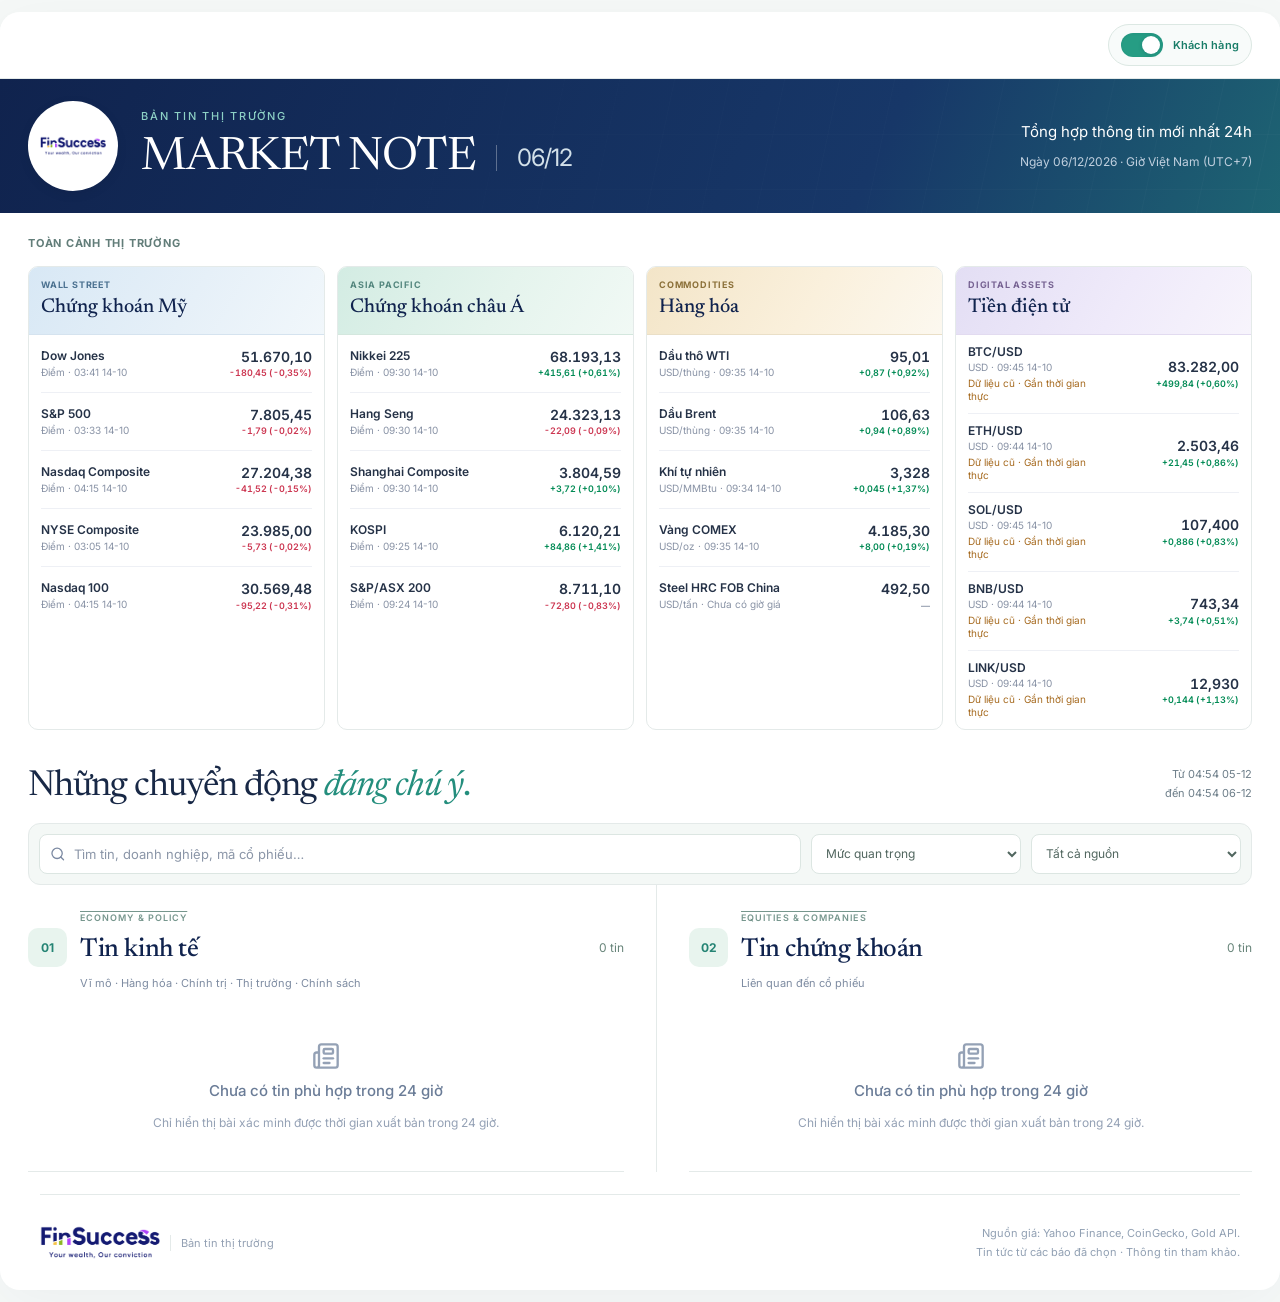
==== index.html @ 192cba31 "Publish trang Morning Note 14/10/2026 09:56" ====
<!doctype html>
<html lang="vi">
<head>
<meta charset="utf-8">
<meta name="viewport" content="width=device-width, initial-scale=1">

<title>FinSuccess | Bản tin dành cho khách hàng</title>
<meta name="description" content="Dashboard chỉ số thị trường và tin kinh tế, chứng khoán trong 24 giờ.">
<link rel="icon" href="favicon.svg">
  <script type="module" crossorigin src="./assets/index-DQnsBLTt.js"></script>
  <link rel="modulepreload" crossorigin href="./assets/globals-Dd0rTWQe.js">
  <link rel="stylesheet" crossorigin href="./assets/globals-CBZSgCTR.css">
</head>
<body class="antialiased">
<div id="root"></div>
</body>
</html>
---- assets/globals-CBZSgCTR.css ----
@import "https://fonts.googleapis.com/css2?family=Inter:wght@400;500;600;700&family=Newsreader:ital,wght@0,400;0,500;0,600;1,400;1,500&display=swap";@layer properties{@supports (((-webkit-hyphens:none)) and (not (margin-trim:inline))) or ((-moz-orient:inline) and (not (color:rgb(from red r g b)))){*,:before,:after,::backdrop{--tw-translate-x:0;--tw-translate-y:0;--tw-translate-z:0;--tw-rotate-x:initial;--tw-rotate-y:initial;--tw-rotate-z:initial;--tw-skew-x:initial;--tw-skew-y:initial;--tw-scroll-snap-strictness:proximity;--tw-border-style:solid;--tw-leading:initial;--tw-font-weight:initial;--tw-tracking:initial;--tw-ordinal:initial;--tw-slashed-zero:initial;--tw-numeric-figure:initial;--tw-numeric-spacing:initial;--tw-numeric-fraction:initial;--tw-shadow:0 0 #0000;--tw-shadow-color:initial;--tw-shadow-alpha:100%;--tw-inset-shadow:0 0 #0000;--tw-inset-shadow-color:initial;--tw-inset-shadow-alpha:100%;--tw-ring-color:initial;--tw-ring-shadow:0 0 #0000;--tw-inset-ring-color:initial;--tw-inset-ring-shadow:0 0 #0000;--tw-ring-inset:initial;--tw-ring-offset-width:0px;--tw-ring-offset-color:#fff;--tw-ring-offset-shadow:0 0 #0000;--tw-outline-style:solid;--tw-blur:initial;--tw-brightness:initial;--tw-contrast:initial;--tw-grayscale:initial;--tw-hue-rotate:initial;--tw-invert:initial;--tw-opacity:initial;--tw-saturate:initial;--tw-sepia:initial;--tw-drop-shadow:initial;--tw-drop-shadow-color:initial;--tw-drop-shadow-alpha:100%;--tw-drop-shadow-size:initial;--tw-duration:initial;--tw-ease:initial}}}@layer theme{:root,:host{--font-sans:ui-sans-serif, system-ui, sans-serif, "Apple Color Emoji", "Segoe UI Emoji", "Segoe UI Symbol", "Noto Color Emoji";--font-mono:ui-monospace, SFMono-Regular, Menlo, Monaco, Consolas, "Liberation Mono", "Courier New", monospace;--color-black:#000;--color-white:#fff;--spacing:.25rem;--container-xs:20rem;--container-sm:24rem;--container-lg:32rem;--text-xs:.75rem;--text-xs--line-height:calc(1 / .75);--text-sm:.875rem;--text-sm--line-height:calc(1.25 / .875);--text-base:1rem;--text-base--line-height:calc(1.5 / 1);--text-lg:1.125rem;--text-lg--line-height:calc(1.75 / 1.125);--font-weight-normal:400;--font-weight-medium:500;--font-weight-semibold:600;--tracking-tight:-.025em;--tracking-widest:.1em;--leading-tight:1.25;--leading-snug:1.375;--leading-normal:1.5;--leading-relaxed:1.625;--radius-xs:.125rem;--radius-sm:.25rem;--radius-md:.375rem;--radius-lg:.5rem;--radius-xl:.75rem;--ease-in-out:cubic-bezier(.4, 0, .2, 1);--animate-spin:spin 1s linear infinite;--animate-pulse:pulse 2s cubic-bezier(.4, 0, .6, 1) infinite;--aspect-video:16 / 9;--default-transition-duration:.15s;--default-transition-timing-function:cubic-bezier(.4, 0, .2, 1);--default-font-family:var(--font-sans);--default-mono-font-family:var(--font-mono)}}@layer base{*,:after,:before,::backdrop{box-sizing:border-box;border:0 solid;margin:0;padding:0}::file-selector-button{box-sizing:border-box;border:0 solid;margin:0;padding:0}html,:host{-webkit-text-size-adjust:100%;tab-size:4;line-height:1.5;font-family:var(--default-font-family,ui-sans-serif, system-ui, sans-serif, "Apple Color Emoji", "Segoe UI Emoji", "Segoe UI Symbol", "Noto Color Emoji");font-feature-settings:var(--default-font-feature-settings,normal);font-variation-settings:var(--default-font-variation-settings,normal);-webkit-tap-highlight-color:transparent}hr{height:0;color:inherit;border-top-width:1px}abbr:where([title]){-webkit-text-decoration:underline dotted;text-decoration:underline dotted}h1,h2,h3,h4,h5,h6{font-size:inherit;font-weight:inherit}a{color:inherit;-webkit-text-decoration:inherit;-webkit-text-decoration:inherit;-webkit-text-decoration:inherit;-webkit-text-decoration:inherit;text-decoration:inherit}b,strong{font-weight:bolder}code,kbd,samp,pre{font-family:var(--default-mono-font-family,ui-monospace, SFMono-Regular, Menlo, Monaco, Consolas, "Liberation Mono", "Courier New", monospace);font-feature-settings:var(--default-mono-font-feature-settings,normal);font-variation-settings:var(--default-mono-font-variation-settings,normal);font-size:1em}small{font-size:80%}sub,sup{vertical-align:baseline;font-size:75%;line-height:0;position:relative}sub{bottom:-.25em}sup{top:-.5em}table{text-indent:0;border-color:inherit;border-collapse:collapse}:-moz-focusring{outline:auto}progress{vertical-align:baseline}summary{display:list-item}ol,ul,menu{list-style:none}img,svg,video,canvas,audio,iframe,embed,object{vertical-align:middle;display:block}img,video{max-width:100%;height:auto}button,input,select,optgroup,textarea{font:inherit;font-feature-settings:inherit;font-variation-settings:inherit;letter-spacing:inherit;color:inherit;opacity:1;background-color:#0000;border-radius:0}::file-selector-button{font:inherit;font-feature-settings:inherit;font-variation-settings:inherit;letter-spacing:inherit;color:inherit;opacity:1;background-color:#0000;border-radius:0}:where(select:is([multiple],[size])) optgroup{font-weight:bolder}:where(select:is([multiple],[size])) optgroup option{padding-inline-start:20px}::file-selector-button{margin-inline-end:4px}::placeholder{opacity:1}@supports (not ((-webkit-appearance:-apple-pay-button))) or (contain-intrinsic-size:1px){::placeholder{color:currentColor}@supports (color:color-mix(in lab, red, red)){::placeholder{color:color-mix(in oklab, currentcolor 50%, transparent)}}}textarea{resize:vertical}::-webkit-search-decoration{-webkit-appearance:none}::-webkit-date-and-time-value{min-height:1lh;text-align:inherit}::-webkit-datetime-edit{display:inline-flex}::-webkit-datetime-edit-fields-wrapper{padding:0}::-webkit-datetime-edit{padding-block:0}::-webkit-datetime-edit-year-field{padding-block:0}::-webkit-datetime-edit-month-field{padding-block:0}::-webkit-datetime-edit-day-field{padding-block:0}::-webkit-datetime-edit-hour-field{padding-block:0}::-webkit-datetime-edit-minute-field{padding-block:0}::-webkit-datetime-edit-second-field{padding-block:0}::-webkit-datetime-edit-millisecond-field{padding-block:0}::-webkit-datetime-edit-meridiem-field{padding-block:0}::-webkit-calendar-picker-indicator{line-height:1}:-moz-ui-invalid{box-shadow:none}button,input:where([type=button],[type=reset],[type=submit]){appearance:button}::file-selector-button{appearance:button}::-webkit-inner-spin-button{height:auto}::-webkit-outer-spin-button{height:auto}[hidden]:where(:not([hidden=until-found])){display:none!important}}@layer components;@layer utilities{.\@container{container-type:inline-size}.pointer-events-none{pointer-events:none}.invisible{visibility:hidden}.visible{visibility:visible}.sr-only{clip-path:inset(50%);white-space:nowrap;border-width:0;width:1px;height:1px;margin:-1px;padding:0;position:absolute;overflow:hidden}.absolute{position:absolute}.fixed{position:fixed}.relative{position:relative}.inset-0{inset:calc(var(--spacing) * 0)}.inset-x-0{inset-inline:calc(var(--spacing) * 0)}.inset-y-0{inset-block:calc(var(--spacing) * 0)}.inset-s-1{inset-inline-start:calc(var(--spacing) * 1)}.start{inset-inline-start:var(--spacing)}.end{inset-inline-end:var(--spacing)}.-top-12{top:calc(var(--spacing) * -12)}.top-0{top:calc(var(--spacing) * 0)}.top-1{top:calc(var(--spacing) * 1)}.top-3{top:calc(var(--spacing) * 3)}.top-4{top:calc(var(--spacing) * 4)}.top-full{top:100%}.-right-12{right:calc(var(--spacing) * -12)}.right-0{right:calc(var(--spacing) * 0)}.right-1{right:calc(var(--spacing) * 1)}.right-2{right:calc(var(--spacing) * 2)}.right-3{right:calc(var(--spacing) * 3)}.right-4{right:calc(var(--spacing) * 4)}.-bottom-12{bottom:calc(var(--spacing) * -12)}.bottom-0{bottom:calc(var(--spacing) * 0)}.-left-12{left:calc(var(--spacing) * -12)}.left-0{left:calc(var(--spacing) * 0)}.left-1{left:calc(var(--spacing) * 1)}.left-2{left:calc(var(--spacing) * 2)}.left-3{left:calc(var(--spacing) * 3)}.isolate{isolation:isolate}.z-10{z-index:10}.z-20{z-index:20}.z-50{z-index:50}.order-first{order:-9999}.order-last{order:9999}.col-start-2{grid-column-start:2}.row-span-2{grid-row:span 2/span 2}.row-start-1{grid-row-start:1}.m-0{margin:calc(var(--spacing) * 0)}.-mx-1{margin-inline:calc(var(--spacing) * -1)}.mx-2{margin-inline:calc(var(--spacing) * 2)}.mx-3{margin-inline:calc(var(--spacing) * 3)}.mx-auto{margin-inline:auto}.-my-2{margin-block:calc(var(--spacing) * -2)}.my-0{margin-block:calc(var(--spacing) * 0)}.my-1{margin-block:calc(var(--spacing) * 1)}.-mt-4{margin-top:calc(var(--spacing) * -4)}.mt-0{margin-top:calc(var(--spacing) * 0)}.mt-1{margin-top:calc(var(--spacing) * 1)}.mt-2{margin-top:calc(var(--spacing) * 2)}.mt-4{margin-top:calc(var(--spacing) * 4)}.mt-auto{margin-top:auto}.mb-2{margin-bottom:calc(var(--spacing) * 2)}.mb-3{margin-bottom:calc(var(--spacing) * 3)}.-ml-1{margin-left:calc(var(--spacing) * -1)}.-ml-4{margin-left:calc(var(--spacing) * -4)}.ml-1{margin-left:calc(var(--spacing) * 1)}.ml-4{margin-left:calc(var(--spacing) * 4)}.ml-auto{margin-left:auto}.line-clamp-1{-webkit-line-clamp:1;-webkit-box-orient:vertical;display:-webkit-box;overflow:hidden}.line-clamp-2{-webkit-line-clamp:2;-webkit-box-orient:vertical;display:-webkit-box;overflow:hidden}.block{display:block}.contents{display:contents}.flex{display:flex}.grid{display:grid}.hidden{display:none}.hidden\!{display:none!important}.inline-flex{display:inline-flex}.table{display:table}.table-caption{display:table-caption}.table-cell{display:table-cell}.table-row{display:table-row}.field-sizing-content{field-sizing:content}.aspect-square{aspect-ratio:1}.aspect-video{aspect-ratio:var(--aspect-video)}.size-2{width:calc(var(--spacing) * 2);height:calc(var(--spacing) * 2)}.size-3{width:calc(var(--spacing) * 3);height:calc(var(--spacing) * 3)}.size-4{width:calc(var(--spacing) * 4);height:calc(var(--spacing) * 4)}.size-6{width:calc(var(--spacing) * 6);height:calc(var(--spacing) * 6)}.size-7{width:calc(var(--spacing) * 7);height:calc(var(--spacing) * 7)}.size-8{width:calc(var(--spacing) * 8);height:calc(var(--spacing) * 8)}.size-9{width:calc(var(--spacing) * 9);height:calc(var(--spacing) * 9)}.size-10{width:calc(var(--spacing) * 10);height:calc(var(--spacing) * 10)}.size-16{width:calc(var(--spacing) * 16);height:calc(var(--spacing) * 16)}.size-auto{width:auto;height:auto}.size-full{width:100%;height:100%}.h-1{height:calc(var(--spacing) * 1)}.h-2{height:calc(var(--spacing) * 2)}.h-4{height:calc(var(--spacing) * 4)}.h-5{height:calc(var(--spacing) * 5)}.h-6{height:calc(var(--spacing) * 6)}.h-7{height:calc(var(--spacing) * 7)}.h-8{height:calc(var(--spacing) * 8)}.h-9{height:calc(var(--spacing) * 9)}.h-10{height:calc(var(--spacing) * 10)}.h-12{height:calc(var(--spacing) * 12)}.h-auto{height:auto}.h-full{height:100%}.h-max{height:max-content}.h-px{height:1px}.h-svh{height:100svh}.max-h-96{max-height:calc(var(--spacing) * 96)}.min-h-0{min-height:calc(var(--spacing) * 0)}.min-h-4{min-height:calc(var(--spacing) * 4)}.min-h-9{min-height:calc(var(--spacing) * 9)}.min-h-16{min-height:calc(var(--spacing) * 16)}.min-h-full{min-height:100%}.min-h-svh{min-height:100svh}.w-0{width:calc(var(--spacing) * 0)}.w-1{width:calc(var(--spacing) * 1)}.w-2{width:calc(var(--spacing) * 2)}.w-3{width:calc(var(--spacing) * 3)}.w-4{width:calc(var(--spacing) * 4)}.w-5{width:calc(var(--spacing) * 5)}.w-9{width:calc(var(--spacing) * 9)}.w-10{width:calc(var(--spacing) * 10)}.w-24{width:calc(var(--spacing) * 24)}.w-64{width:calc(var(--spacing) * 64)}.w-72{width:calc(var(--spacing) * 72)}.w-auto{width:auto}.w-fit{width:fit-content}.w-full{width:100%}.w-max{width:max-content}.w-px{width:1px}.max-w-full{max-width:100%}.max-w-max{max-width:max-content}.max-w-sm{max-width:var(--container-sm)}.min-w-0{min-width:calc(var(--spacing) * 0)}.min-w-5{min-width:calc(var(--spacing) * 5)}.min-w-8{min-width:calc(var(--spacing) * 8)}.min-w-9{min-width:calc(var(--spacing) * 9)}.min-w-10{min-width:calc(var(--spacing) * 10)}.min-w-16{min-width:calc(var(--spacing) * 16)}.min-w-40{min-width:calc(var(--spacing) * 40)}.flex-1{flex:1}.shrink-0{flex-shrink:0}.grow{flex-grow:1}.grow-0{flex-grow:0}.basis-full{flex-basis:100%}.caption-bottom{caption-side:bottom}.border-collapse{border-collapse:collapse}.-translate-x-1{--tw-translate-x:calc(var(--spacing) * -1);translate:var(--tw-translate-x) var(--tw-translate-y)}.-translate-x-px{--tw-translate-x:-1px;translate:var(--tw-translate-x) var(--tw-translate-y)}.translate-x-px{--tw-translate-x:1px;translate:var(--tw-translate-x) var(--tw-translate-y)}.-translate-y-1{--tw-translate-y:calc(var(--spacing) * -1);translate:var(--tw-translate-x) var(--tw-translate-y)}.-translate-y-3{--tw-translate-y:calc(var(--spacing) * -3);translate:var(--tw-translate-x) var(--tw-translate-y)}.translate-y-0{--tw-translate-y:calc(var(--spacing) * 0);translate:var(--tw-translate-x) var(--tw-translate-y)}.translate-y-3{--tw-translate-y:calc(var(--spacing) * 3);translate:var(--tw-translate-x) var(--tw-translate-y)}.rotate-45{rotate:45deg}.rotate-90{rotate:90deg}.transform{transform:var(--tw-rotate-x,) var(--tw-rotate-y,) var(--tw-rotate-z,) var(--tw-skew-x,) var(--tw-skew-y,)}.animate-pulse{animation:var(--animate-pulse)}.animate-spin{animation:var(--animate-spin)}.cursor-default{cursor:default}.cursor-text{cursor:text}.touch-none{touch-action:none}.resize{resize:both}.resize-none{resize:none}.snap-x{scroll-snap-type:x var(--tw-scroll-snap-strictness)}.snap-mandatory{--tw-scroll-snap-strictness:mandatory}.scroll-my-1{scroll-margin-block:calc(var(--spacing) * 1)}.scroll-px-1{scroll-padding-inline:calc(var(--spacing) * 1)}.scroll-py-1{scroll-padding-block:calc(var(--spacing) * 1)}.list-disc{list-style-type:disc}.list-none{list-style-type:none}.appearance-none{appearance:none}.auto-rows-min{grid-auto-rows:min-content}.flex-col{flex-direction:column}.flex-col-reverse{flex-direction:column-reverse}.flex-row{flex-direction:row}.flex-wrap{flex-wrap:wrap}.place-content-center{place-content:center}.place-items-center{place-items:center}.items-center{align-items:center}.items-end{align-items:flex-end}.items-start{align-items:flex-start}.items-stretch{align-items:stretch}.justify-between{justify-content:space-between}.justify-center{justify-content:center}.justify-start{justify-content:flex-start}.justify-items-start{justify-items:start}.gap-0{gap:calc(var(--spacing) * 0)}.gap-1{gap:calc(var(--spacing) * 1)}.gap-2{gap:calc(var(--spacing) * 2)}.gap-3{gap:calc(var(--spacing) * 3)}.gap-4{gap:calc(var(--spacing) * 4)}.gap-6{gap:calc(var(--spacing) * 6)}.gap-7{gap:calc(var(--spacing) * 7)}.gap-8{gap:calc(var(--spacing) * 8)}.gap-y-0{row-gap:calc(var(--spacing) * 0)}.self-end{align-self:flex-end}.self-start{align-self:flex-start}.self-stretch{align-self:stretch}.justify-self-end{justify-self:flex-end}.truncate{text-overflow:ellipsis;white-space:nowrap;overflow:hidden}.overflow-auto{overflow:auto}.overflow-hidden{overflow:hidden}.overflow-x-auto{overflow-x:auto}.overflow-x-hidden{overflow-x:hidden}.overflow-y-auto{overflow-y:auto}.overscroll-contain{overscroll-behavior:contain}.overscroll-x-contain{overscroll-behavior-x:contain}.rounded-full{border-radius:3.40282e38px}.rounded-lg{border-radius:var(--radius-lg)}.rounded-md{border-radius:var(--radius-md)}.rounded-none{border-radius:0}.rounded-sm{border-radius:var(--radius-sm)}.rounded-xl{border-radius:var(--radius-xl)}.rounded-xs{border-radius:var(--radius-xs)}.rounded-l-md{border-top-left-radius:var(--radius-md);border-bottom-left-radius:var(--radius-md)}.rounded-tl-sm{border-top-left-radius:var(--radius-sm)}.rounded-r-md{border-top-right-radius:var(--radius-md);border-bottom-right-radius:var(--radius-md)}.border{border-style:var(--tw-border-style);border-width:1px}.border-0{border-style:var(--tw-border-style);border-width:0}.border-y{border-block-style:var(--tw-border-style);border-block-width:1px}.border-t{border-top-style:var(--tw-border-style);border-top-width:1px}.border-r{border-right-style:var(--tw-border-style);border-right-width:1px}.border-b{border-bottom-style:var(--tw-border-style);border-bottom-width:1px}.border-l{border-left-style:var(--tw-border-style);border-left-width:1px}.border-dashed{--tw-border-style:dashed;border-style:dashed}.border-none{--tw-border-style:none;border-style:none}.border-transparent{border-color:#0000}.border-t-transparent{border-top-color:#0000}.border-l-transparent{border-left-color:#0000}.bg-black{background-color:var(--color-black)}.bg-transparent{background-color:#0000}.bg-white{background-color:var(--color-white)}.bg-clip-padding{background-clip:padding-box}.fill-current{fill:currentColor}.p-0{padding:calc(var(--spacing) * 0)}.p-1{padding:calc(var(--spacing) * 1)}.p-2{padding:calc(var(--spacing) * 2)}.p-3{padding:calc(var(--spacing) * 3)}.p-4{padding:calc(var(--spacing) * 4)}.p-6{padding:calc(var(--spacing) * 6)}.p-px{padding:1px}.px-1{padding-inline:calc(var(--spacing) * 1)}.px-2{padding-inline:calc(var(--spacing) * 2)}.px-3{padding-inline:calc(var(--spacing) * 3)}.px-4{padding-inline:calc(var(--spacing) * 4)}.px-6{padding-inline:calc(var(--spacing) * 6)}.py-0{padding-block:calc(var(--spacing) * 0)}.py-1{padding-block:calc(var(--spacing) * 1)}.py-2{padding-block:calc(var(--spacing) * 2)}.py-3{padding-block:calc(var(--spacing) * 3)}.py-4{padding-block:calc(var(--spacing) * 4)}.py-6{padding-block:calc(var(--spacing) * 6)}.pt-0{padding-top:calc(var(--spacing) * 0)}.pt-3{padding-top:calc(var(--spacing) * 3)}.pt-4{padding-top:calc(var(--spacing) * 4)}.pr-1{padding-right:calc(var(--spacing) * 1)}.pr-2{padding-right:calc(var(--spacing) * 2)}.pr-3{padding-right:calc(var(--spacing) * 3)}.pr-8{padding-right:calc(var(--spacing) * 8)}.pr-9{padding-right:calc(var(--spacing) * 9)}.pb-2{padding-bottom:calc(var(--spacing) * 2)}.pb-3{padding-bottom:calc(var(--spacing) * 3)}.pb-4{padding-bottom:calc(var(--spacing) * 4)}.pl-2{padding-left:calc(var(--spacing) * 2)}.pl-3{padding-left:calc(var(--spacing) * 3)}.pl-4{padding-left:calc(var(--spacing) * 4)}.pl-8{padding-left:calc(var(--spacing) * 8)}.text-center{text-align:center}.text-left{text-align:left}.align-middle{vertical-align:middle}.font-mono{font-family:var(--font-mono)}.font-sans{font-family:var(--font-sans)}.text-base{font-size:var(--text-base);line-height:var(--tw-leading,var(--text-base--line-height))}.text-lg{font-size:var(--text-lg);line-height:var(--tw-leading,var(--text-lg--line-height))}.text-sm{font-size:var(--text-sm);line-height:var(--tw-leading,var(--text-sm--line-height))}.text-xs{font-size:var(--text-xs);line-height:var(--tw-leading,var(--text-xs--line-height))}.leading-none{--tw-leading:1;line-height:1}.leading-normal{--tw-leading:var(--leading-normal);line-height:var(--leading-normal)}.leading-relaxed{--tw-leading:var(--leading-relaxed);line-height:var(--leading-relaxed)}.leading-snug{--tw-leading:var(--leading-snug);line-height:var(--leading-snug)}.leading-tight{--tw-leading:var(--leading-tight);line-height:var(--leading-tight)}.font-medium{--tw-font-weight:var(--font-weight-medium);font-weight:var(--font-weight-medium)}.font-normal{--tw-font-weight:var(--font-weight-normal);font-weight:var(--font-weight-normal)}.font-semibold{--tw-font-weight:var(--font-weight-semibold);font-weight:var(--font-weight-semibold)}.tracking-tight{--tw-tracking:var(--tracking-tight);letter-spacing:var(--tracking-tight)}.tracking-widest{--tw-tracking:var(--tracking-widest);letter-spacing:var(--tracking-widest)}.text-balance{text-wrap:balance}.wrap-break-word{overflow-wrap:break-word}.whitespace-normal{white-space:normal}.whitespace-nowrap{white-space:nowrap}.text-current{color:currentColor}.text-white{color:var(--color-white)}.tabular-nums{--tw-numeric-spacing:tabular-nums;font-variant-numeric:var(--tw-ordinal,) var(--tw-slashed-zero,) var(--tw-numeric-figure,) var(--tw-numeric-spacing,) var(--tw-numeric-fraction,)}.overline{text-decoration-line:overline}.underline-offset-4{text-underline-offset:4px}.antialiased{-webkit-font-smoothing:antialiased;-moz-osx-font-smoothing:grayscale}.opacity-0{opacity:0}.opacity-50{opacity:.5}.opacity-60{opacity:.6}.opacity-70{opacity:.7}.shadow{--tw-shadow:0 1px 3px 0 var(--tw-shadow-color,#0000001a), 0 1px 2px -1px var(--tw-shadow-color,#0000001a);box-shadow:var(--tw-inset-shadow), var(--tw-inset-ring-shadow), var(--tw-ring-offset-shadow), var(--tw-ring-shadow), var(--tw-shadow)}.shadow-lg{--tw-shadow:0 10px 15px -3px var(--tw-shadow-color,#0000001a), 0 4px 6px -4px var(--tw-shadow-color,#0000001a);box-shadow:var(--tw-inset-shadow), var(--tw-inset-ring-shadow), var(--tw-ring-offset-shadow), var(--tw-ring-shadow), var(--tw-shadow)}.shadow-md{--tw-shadow:0 4px 6px -1px var(--tw-shadow-color,#0000001a), 0 2px 4px -2px var(--tw-shadow-color,#0000001a);box-shadow:var(--tw-inset-shadow), var(--tw-inset-ring-shadow), var(--tw-ring-offset-shadow), var(--tw-ring-shadow), var(--tw-shadow)}.shadow-none{--tw-shadow:0 0 #0000;box-shadow:var(--tw-inset-shadow), var(--tw-inset-ring-shadow), var(--tw-ring-offset-shadow), var(--tw-ring-shadow), var(--tw-shadow)}.shadow-sm{--tw-shadow:0 1px 3px 0 var(--tw-shadow-color,#0000001a), 0 1px 2px -1px var(--tw-shadow-color,#0000001a);box-shadow:var(--tw-inset-shadow), var(--tw-inset-ring-shadow), var(--tw-ring-offset-shadow), var(--tw-ring-shadow), var(--tw-shadow)}.shadow-xl{--tw-shadow:0 20px 25px -5px var(--tw-shadow-color,#0000001a), 0 8px 10px -6px var(--tw-shadow-color,#0000001a);box-shadow:var(--tw-inset-shadow), var(--tw-inset-ring-shadow), var(--tw-ring-offset-shadow), var(--tw-ring-shadow), var(--tw-shadow)}.shadow-xs{--tw-shadow:0 1px 2px 0 var(--tw-shadow-color,#0000000d);box-shadow:var(--tw-inset-shadow), var(--tw-inset-ring-shadow), var(--tw-ring-offset-shadow), var(--tw-ring-shadow), var(--tw-shadow)}.ring-0{--tw-ring-shadow:var(--tw-ring-inset,) 0 0 0 calc(0px + var(--tw-ring-offset-width)) var(--tw-ring-color,currentcolor);box-shadow:var(--tw-inset-shadow), var(--tw-inset-ring-shadow), var(--tw-ring-offset-shadow), var(--tw-ring-shadow), var(--tw-shadow)}.ring-1{--tw-ring-shadow:var(--tw-ring-inset,) 0 0 0 calc(1px + var(--tw-ring-offset-width)) var(--tw-ring-color,currentcolor);box-shadow:var(--tw-inset-shadow), var(--tw-inset-ring-shadow), var(--tw-ring-offset-shadow), var(--tw-ring-shadow), var(--tw-shadow)}.ring-2{--tw-ring-shadow:var(--tw-ring-inset,) 0 0 0 calc(2px + var(--tw-ring-offset-width)) var(--tw-ring-color,currentcolor);box-shadow:var(--tw-inset-shadow), var(--tw-inset-ring-shadow), var(--tw-ring-offset-shadow), var(--tw-ring-shadow), var(--tw-shadow)}.ring-3{--tw-ring-shadow:var(--tw-ring-inset,) 0 0 0 calc(3px + var(--tw-ring-offset-width)) var(--tw-ring-color,currentcolor);box-shadow:var(--tw-inset-shadow), var(--tw-inset-ring-shadow), var(--tw-ring-offset-shadow), var(--tw-ring-shadow), var(--tw-shadow)}.outline-hidden{--tw-outline-style:none;outline-style:none}@media (forced-colors:active){.outline-hidden{outline-offset:2px;outline:2px solid #0000}}.outline{outline-style:var(--tw-outline-style);outline-width:1px}.blur{--tw-blur:blur(8px);filter:var(--tw-blur,) var(--tw-brightness,) var(--tw-contrast,) var(--tw-grayscale,) var(--tw-hue-rotate,) var(--tw-invert,) var(--tw-saturate,) var(--tw-sepia,) var(--tw-drop-shadow,)}.transition{transition-property:color,background-color,border-color,outline-color,text-decoration-color,fill,stroke,--tw-gradient-from,--tw-gradient-via,--tw-gradient-to,opacity,box-shadow,transform,translate,scale,rotate,filter,-webkit-backdrop-filter,backdrop-filter,display,content-visibility,overlay,pointer-events;transition-timing-function:var(--tw-ease,var(--default-transition-timing-function));transition-duration:var(--tw-duration,var(--default-transition-duration))}.transition-all{transition-property:all;transition-timing-function:var(--tw-ease,var(--default-transition-timing-function));transition-duration:var(--tw-duration,var(--default-transition-duration))}.transition-colors{transition-property:color,background-color,border-color,outline-color,text-decoration-color,fill,stroke,--tw-gradient-from,--tw-gradient-via,--tw-gradient-to;transition-timing-function:var(--tw-ease,var(--default-transition-timing-function));transition-duration:var(--tw-duration,var(--default-transition-duration))}.transition-opacity{transition-property:opacity;transition-timing-function:var(--tw-ease,var(--default-transition-timing-function));transition-duration:var(--tw-duration,var(--default-transition-duration))}.transition-shadow{transition-property:box-shadow;transition-timing-function:var(--tw-ease,var(--default-transition-timing-function));transition-duration:var(--tw-duration,var(--default-transition-duration))}.transition-transform{transition-property:transform,translate,scale,rotate;transition-timing-function:var(--tw-ease,var(--default-transition-timing-function));transition-duration:var(--tw-duration,var(--default-transition-duration))}.transition-none{transition-property:none}.duration-100{--tw-duration:.1s;transition-duration:.1s}.duration-200{--tw-duration:.2s;transition-duration:.2s}.duration-300{--tw-duration:.3s;transition-duration:.3s}.duration-1000{--tw-duration:1s;transition-duration:1s}.ease-in-out{--tw-ease:var(--ease-in-out);transition-timing-function:var(--ease-in-out)}.ease-linear{--tw-ease:linear;transition-timing-function:linear}.contain-content{contain:content}.outline-none{--tw-outline-style:none;outline-style:none}.select-none{-webkit-user-select:none;user-select:none}}:root{--navy:#102b5c;--blue:#265ee9;--ink:#17263f;--muted:#79849a;--line:#e4e9f1;--positive:#008a54;--negative:#cc3550;color:var(--ink);background:#f3f5f9;font-family:Arial,Helvetica,sans-serif}*{box-sizing:border-box}body{margin:0}button,input,select{font:inherit}button,a,input,select{-webkit-tap-highlight-color:transparent}button{cursor:pointer}button:disabled{cursor:wait;opacity:.55}a{color:inherit;text-decoration:none}button{color:inherit;background:0 0;border:0}input,select{outline:none}input:focus,select:focus,button:focus-visible,a:focus-visible{outline-offset:3px;outline:2px solid #709bff}input[type=checkbox]{accent-color:var(--blue);flex-shrink:0;width:17px;height:17px}h1,h2,h3,p{margin:0}.site-shell{background:#fff;border:1px solid #e7ebf2;max-width:1440px;min-height:100vh;margin:26px auto;box-shadow:0 15px 60px #1524420b}.masthead{color:#fff;background:linear-gradient(105deg,#132f61,#0c2249);justify-content:space-between;align-items:center;gap:20px;min-height:142px;padding:34px 40px;display:flex;position:relative;overflow:hidden}.masthead-grid{pointer-events:none;background-image:linear-gradient(#b9d0ff07 1px,#0000 1px),linear-gradient(90deg,#b9d0ff07 1px,#0000 1px);background-size:35px 35px;position:absolute;inset:0;transform:skew(-12deg);-webkit-mask-image:linear-gradient(90deg,#0000,#000);mask-image:linear-gradient(90deg,#0000,#000)}.brand{align-items:center;gap:23px;display:flex;position:relative}.brand-mark{letter-spacing:-1px;border:1px solid #ffffff6b;border-radius:50%;place-items:center;width:67px;height:67px;font-size:22px;font-weight:700;display:grid}.brand p{letter-spacing:.19em;color:#aebfdc;margin-bottom:8px;font-size:12px;font-weight:700}.brand h1{letter-spacing:-1.5px;align-items:center;gap:20px;font-size:43px;font-weight:750;line-height:1.1;display:flex}.edition-date{letter-spacing:-1px;color:#b8cae6;border-left:1px solid #ffffff50;padding-left:20px;font-size:28px;font-weight:400}.edition-meta{text-align:right;color:#aebfdc;flex-direction:column;gap:9px;font-size:12px;display:flex;position:relative}.edition-meta strong{color:#fff;font-size:16px;font-weight:400}.edition-label{letter-spacing:.13em;font-size:11px}.toolbar{border-bottom:1px solid var(--line);justify-content:space-between;align-items:center;gap:15px;padding:16px 40px;font-size:13px;display:flex}.toolbar-info,.toolbar-actions{align-items:center;gap:18px;display:flex}.window-badge{color:#2254ba;background:#edf3ff;border-radius:5px;align-items:center;gap:7px;padding:7px 10px;font-weight:700;display:flex}.sync-label{color:#6c7890}.icon-button{white-space:nowrap;border-radius:5px;justify-content:center;align-items:center;gap:7px;padding:6px;font-size:13px;display:inline-flex}.divider{background:var(--line);width:1px;height:19px}.summary-strip{border-bottom:1px solid var(--line);color:#7a8597;align-items:center;gap:30px;margin:0 40px;padding:19px 0 21px;font-size:13px;display:flex}.summary-strip>div,.summary-strip>button{align-items:center;gap:7px;display:flex}.summary-strip strong{color:var(--ink);font-size:15px}.truth-label{margin-left:auto;font-size:12px}.content-grid{grid-template-columns:minmax(300px,.36fr) minmax(0,.64fr);gap:38px;padding:25px 40px 40px;display:grid}.column-label{letter-spacing:.08em;color:#8b96a9;justify-content:space-between;margin-bottom:22px;font-size:10px;font-weight:700;display:flex}.column-label span:last-child{letter-spacing:0;font-weight:400}.market-section{margin-bottom:29px;scroll-margin-top:20px}.market-heading{border-top:2px solid var(--navy);text-align:center;background:#f3f6fb;padding:13px 14px 12px}.market-heading>span{letter-spacing:.16em;color:#7b8cab;margin-bottom:4px;font-size:10px;font-weight:700;display:block}.market-heading h2{color:var(--navy);font-size:19px;font-weight:750}.quote-row{border-bottom:1px solid #eef0f5;grid-template-columns:minmax(0,1fr) auto;align-items:start;gap:9px;min-height:87px;padding:13px 2px 12px;display:grid}.quote-name strong{font-size:15px;font-weight:650;line-height:1.35;display:block}.quote-meta{color:#8892a5;gap:5px;margin-top:5px;font-size:11px;display:flex}.quote-status{color:#72839d;margin-top:5px;font-size:10px;display:block}.quote-status.warning{color:#a66a1f}.quote-value{text-align:right;font-variant-numeric:tabular-nums;min-width:126px}.quote-value>strong{font-size:17px;font-weight:650;line-height:1.2;display:block}.quote-value>span{margin-top:5px;font-size:12px;font-weight:600;display:block}.quote-provider{color:#8b95a6;margin-top:6px;font-size:10px;display:block}.quote-provider:hover{color:var(--blue)}.positive{color:var(--positive)}.negative{color:var(--negative)}.neutral{color:#8892a5}.market-footnote{color:#8090a5;align-items:start;gap:9px;padding:12px 0;font-size:12px;line-height:1.6;display:flex}.market-footnote svg{flex-shrink:0;margin-top:3px}.news-intro{justify-content:space-between;align-items:flex-end;gap:15px;padding:0 0 25px;display:flex}.overline{letter-spacing:.15em;color:#5174b0;font-size:10px;font-weight:700}.news-intro h2{letter-spacing:-1.35px;color:var(--navy);margin-top:11px;font-size:38px;font-weight:700;line-height:1.13}.news-intro>p{color:#8892a5;text-align:right;white-space:nowrap;padding-bottom:4px;font-size:12px;line-height:1.7}.news-controls{gap:10px;display:flex}.search{border:1px solid var(--line);color:#7a88a1;background:#f6f8fb;border-radius:5px;flex:1;align-items:center;gap:9px;min-width:0;padding:11px 12px;display:flex}.search input{width:100%;min-width:0;color:var(--ink);background:0 0;border:0;font-size:13px}.search input::placeholder{color:#8b96a8}.news-controls select{border:1px solid var(--line);color:#64738d;background:#fff;border-radius:5px;max-width:165px;padding:8px 10px;font-size:12px}.category-tabs{border-bottom:1px solid var(--line);gap:23px;margin-top:17px;display:flex}.category-tabs button{color:#79859b;border-bottom:2px solid #0000;align-items:center;gap:7px;padding:12px 0 14px;font-size:13px;display:flex}.category-tabs button.selected{border-bottom-color:var(--blue);color:var(--navy);font-weight:700}.category-tabs button>span{color:#77869e;background:#f0f3f8;border-radius:4px;padding:2px 5px;font-size:10px;font-weight:400}.news-block{padding-top:29px;scroll-margin-top:20px}.news-heading{align-items:center;gap:13px;margin-bottom:3px;display:flex}.section-index{color:#315baf;background:#edf3ff;border-radius:5px;place-items:center;width:35px;height:35px;font-size:12px;font-weight:700;display:grid}.news-heading .overline{letter-spacing:.12em;color:#8c9bb1;font-size:9px}.news-heading h2{color:var(--navy);letter-spacing:-.3px;margin-top:4px;font-size:22px;font-weight:650}.count{color:#91a0b5;margin-left:auto;font-size:11px}.story-list{margin:9px 0 0;padding:0;list-style:none}.story-list li{border-bottom:1px solid #edf0f4;grid-template-columns:25px 1fr;gap:11px;padding:18px 0;display:grid}.story-number{color:#a4aebe;padding-top:4px;font-size:11px;font-weight:600}.external{vertical-align:baseline;color:#c1c9d5;opacity:0;margin-left:7px;display:inline}.story-title:hover .external{opacity:1}.story-meta{color:#8591a6;flex-wrap:wrap;align-items:center;gap:8px;margin-top:8px;font-size:11px;display:flex}.story-meta i{background:#bac4d4;border-radius:50%;width:3px;height:3px}.article-link{color:#abb4c3;margin-left:auto;font-size:10px}.show-more{border:1px solid var(--line);color:#5f7599;border-radius:4px;justify-content:center;align-items:center;gap:8px;width:100%;margin-top:16px;padding:10px;font-size:12px;display:flex}.rotate{transform:rotate(180deg)}.empty-news{color:#94a1b5;border-bottom:1px solid var(--line);text-align:center;flex-direction:column;justify-content:center;align-items:center;gap:10px;min-height:170px;padding:25px;display:flex}.empty-news strong{color:#6a7c97;font-size:15px;font-weight:500}.empty-news p{max-width:400px;font-size:12px;line-height:1.6}.news-policy{color:#7e8da4;background:#f7f9fc;border-left:2px solid #cbd9f3;align-items:start;gap:9px;margin-top:35px;padding:15px;font-size:12px;line-height:1.6;display:flex}.news-policy svg{flex-shrink:0;margin-top:2px}footer{border-top:1px solid var(--line);justify-content:space-between;align-items:center;gap:20px;margin:0 40px;padding:26px 0;display:flex}.footer-brand{color:var(--navy);align-items:center;gap:10px;font-size:14px;display:flex}.footer-brand>span:first-child{background:var(--navy);color:#fff;border-radius:4px;padding:8px;font-size:10px;font-weight:700}.footer-edition{color:#93a0b3;border-left:1px solid var(--line);padding-left:10px;font-size:11px}footer>p{color:#91a0b3;text-align:right;font-size:11px;line-height:1.7}.notice{color:#97631f;background:#fff8e9;border:1px solid #f4e4bf;border-radius:5px;align-items:start;gap:9px;margin:15px 40px 0;padding:12px;font-size:13px;line-height:1.6;display:flex}.notice.error{color:#b53449;background:#fff4f4;border-color:#f4d9dd}.notice>button{margin-left:auto}.drawer-overlay{z-index:50;-webkit-backdrop-filter:blur(3px);backdrop-filter:blur(3px);background:#0a183b66;justify-content:flex-end;display:flex;position:fixed;inset:0}.drawer{background:#fff;flex-direction:column;width:min(580px,100%);height:100%;display:flex;box-shadow:-12px 0 60px #10213a20}.drawer-header{justify-content:space-between;align-items:center;padding:27px 28px 22px;display:flex}.drawer-header h2{color:var(--navy);margin-top:7px;font-size:23px;font-weight:650}.drawer-tabs{border-bottom:1px solid var(--line);gap:24px;padding:0 28px;display:flex}.drawer-tabs button{color:#7d8ba1;border-bottom:2px solid #0000;padding:12px 0;font-size:14px}.drawer-tabs button.selected{border-color:var(--blue);color:var(--navy);font-weight:700}.drawer-body{flex:1;padding:20px 28px;overflow:auto}.help{color:#7d8ba1;margin-bottom:19px;font-size:13px;line-height:1.7}.source-card{border:1px solid var(--line);border-radius:6px;margin-bottom:13px;padding:16px}.source-head{justify-content:space-between;align-items:center;gap:7px;display:flex}.source-head label{align-items:center;gap:9px;min-width:0;display:flex}.source-head strong{font-size:14px;font-weight:600}.source-state{color:#8491a3;white-space:nowrap;font-size:10px}.source-state.ok{color:var(--positive)}.source-state.warn{color:#a66a1f}.source-detail{color:#8a96a8;margin:9px 0;font-size:11px;line-height:1.7}.field-label{color:#74849c;flex-direction:column;gap:7px;margin:12px 0;font-size:12px;display:flex}.field-label input,.add-form input{border:1px solid var(--line);color:#354763;background:#fff;border-radius:4px;width:100%;padding:10px;font-size:13px}.source-fields{grid-template-columns:1fr 1fr;gap:12px;display:grid}.source-fields label,.add-form label{color:#74849c;flex-direction:column;gap:7px;font-size:12px;display:flex}.source-fields select,.add-form select{border:1px solid var(--line);color:#4f6381;background:#f8faff;border-radius:4px;width:100%;padding:9px;font-size:12px}.drawer-footer{border-top:1px solid var(--line);background:#fafbfd;padding:16px 28px}.drawer-footer>div{justify-content:flex-end;gap:12px;display:flex}.drawer-footer>p{color:#627999;margin-bottom:12px;font-size:12px;line-height:1.6}.primary{background:var(--navy);color:#fff;border-radius:5px;padding:12px 18px;font-size:13px}.secondary{color:#506b96;border:1px solid #d5deed;border-radius:5px;padding:12px 18px;font-size:13px}.asset-settings{border:1px solid var(--line);border-radius:5px;margin:15px 0;overflow:hidden}.asset-settings header{background:#f6f8fc;justify-content:space-between;align-items:center;padding:8px 12px;display:flex}.asset-settings header h3{color:var(--navy);font-size:14px;font-weight:600}.asset-settings header>div{display:flex}.asset-settings>label{border-top:1px solid #eef1f6;align-items:center;gap:10px;padding:12px 15px;font-size:14px;display:flex}.asset-settings small{color:#8a96a9;margin-top:3px;font-size:11px;display:block}.drawer-body .notice{margin:15px 0}.add-source{color:var(--blue);align-items:center;gap:7px;margin-bottom:15px;padding:12px 0;font-size:13px;display:flex}.add-form{background:#f6f8fc;border-radius:5px;flex-direction:column;gap:15px;margin-bottom:18px;padding:16px;display:flex}.spin{animation:1s linear infinite spin}@keyframes spin{to{transform:rotate(360deg)}}@media (width>=1600px){.site-shell{max-width:1440px}}@media (width<=1100px){.site-shell{border:0;margin:0}.masthead,.toolbar{padding-left:26px;padding-right:26px}.summary-strip,footer{margin-left:26px;margin-right:26px}.content-grid{grid-template-columns:minmax(300px,.4fr) minmax(0,.6fr);gap:26px;padding-left:26px;padding-right:26px}.brand h1{font-size:35px}.edition-meta strong{font-size:14px}.news-intro h2{font-size:31px}.summary-strip{gap:15px}.truth-label{display:none}.quote-name strong{font-size:14px}.news-controls{flex-wrap:wrap}.news-controls select{width:100%;max-width:100%}.story-title{font-size:16px}}@media (width<=760px){.masthead{min-height:118px;padding:25px 20px}.brand{gap:13px}.brand-mark{width:48px;height:48px;font-size:17px}.brand h1{letter-spacing:-1px;gap:12px;font-size:29px}.edition-date{padding-left:12px;font-size:20px}.brand p{letter-spacing:.14em;font-size:9px}.edition-meta{display:none}.toolbar{flex-wrap:wrap;gap:10px;padding:12px 16px}.toolbar-info{gap:12px;font-size:11px}.toolbar-actions{justify-content:flex-end;gap:8px;width:100%}.toolbar-actions .refresh{margin-right:auto}.icon-button{font-size:12px}.summary-strip{flex-wrap:wrap;gap:12px;margin:0 16px;padding:16px 0;font-size:11px}.summary-strip strong{font-size:13px}.summary-strip svg{width:14px}.content-grid{flex-direction:column;gap:20px;padding:22px 16px 28px;display:flex}.market-column{grid-template-columns:repeat(2,minmax(0,1fr));gap:17px;display:grid}.column-label,.market-footnote{grid-column:1/-1}.column-label,.market-section{margin-bottom:0}.market-heading{padding:10px 3px}.market-heading h2{font-size:15px}.market-heading>span{font-size:9px}.quote-row{grid-template-columns:1fr;gap:5px;padding:12px 0}.quote-value{text-align:left;flex-wrap:wrap;align-items:baseline;gap:4px 8px;min-width:0;display:flex}.quote-value>strong{font-size:17px}.quote-value>span{margin:0;font-size:11px}.quote-provider{display:none}.quote-name strong{font-size:14px}.quote-meta,.quote-status{font-size:10px}.market-footnote{padding:3px 0;font-size:11px}.news-intro h2{font-size:34px}.news-intro>p{font-size:11px}.news-controls{flex-wrap:nowrap}.news-controls select{width:135px;font-size:11px}.search input{font-size:12px}.search{padding:10px}.news-heading h2{font-size:21px}.story-title{font-size:17px}.story-meta{font-size:11px}.article-link{display:none}footer{flex-direction:column;align-items:start;gap:13px;margin:0 16px}footer>p{text-align:left}.footer-edition{font-size:10px}.notice{margin:12px 16px 0}.drawer-body{padding:18px}.drawer-header{padding:23px 18px}.drawer-tabs{padding:0 18px}.drawer-footer{padding:15px 18px}}@media (width<=380px){.brand h1{font-size:25px}.edition-date{font-size:18px}.news-intro h2{font-size:28px}.news-controls{flex-wrap:wrap}.news-controls select{width:100%}.toolbar-actions{gap:4px}.summary-strip>div,.summary-strip>button{gap:5px}}@media print{@page{size:A3 portrait;margin:12mm}body{background:#fff}.site-shell{max-width:none;box-shadow:none;border:0;margin:0}.masthead{-webkit-print-color-adjust:exact;print-color-adjust:exact}.toolbar,.summary-strip,.news-controls,.category-tabs,.show-more,.drawer-overlay,.external,.notice{display:none!important}.content-grid{grid-template-columns:36% 1fr!important;gap:22px!important;padding:20px 0!important;display:grid!important}.market-column{display:block!important}.quote-row{break-inside:avoid;grid-template-columns:1fr auto!important;display:grid!important}.quote-value{text-align:right!important;display:block!important}.quote-provider{display:block!important}.market-section{break-inside:avoid;margin-bottom:20px}.market-heading{-webkit-print-color-adjust:exact;print-color-adjust:exact}.story-list li{break-inside:avoid}.news-intro h2{font-size:30px}.positive,.negative{-webkit-print-color-adjust:exact;print-color-adjust:exact}.story-title{font-size:15px}.news-intro{padding-bottom:14px}footer{margin:0;font-size:10px}.news-policy{break-inside:avoid}}.overline,.column-label,.market-heading>span,.quote-meta,.quote-status,.quote-provider,.story-meta,.article-link,.news-heading .overline,.count,.source-state,.source-detail,.asset-settings small,.edition-label,.brand p{font-size:12px}.source-fields select,.source-fields label,.field-label,.help,.drawer-tabs button{font-size:14px}.impact-detail{background:#f1f5fb;border:1px solid #dce5f2;border-radius:6px;margin:.5rem 0;padding:.65rem .8rem;font-size:.875rem;line-height:1.5}.impact-detail summary{cursor:pointer;color:#153d78}.impact-target{margin-top:.8rem}.impact-target ul{padding-left:1.2rem}.impact-target li{margin:.45rem 0}.impact-target blockquote{color:#475569;border-left:2px solid #93b1dd;margin:.3rem 0;padding-left:.7rem}.impact-detail .help{margin:.6rem 0}@media print{.impact-detail>:not(summary),.story-list li[data-editorial=C],.story-list li[data-editorial=unrated]{display:none}}.importance-stars{color:#986300;letter-spacing:.08em}.manual-stars{margin:10px 0;font-size:13px}.manual-stars summary{cursor:pointer;color:var(--blue,#2463eb)}.manual-stars label{margin:8px 0;display:block}.manual-stars textarea{border:1px solid #d4dce5;border-radius:6px;width:100%;min-height:60px;padding:8px;display:block}.manual-stars select,.manual-stars button{background:#fff;border:1px solid #d4dce5;border-radius:6px;padding:6px 10px}.manual-stars button:disabled{opacity:.5}@media print{.manual-stars{display:none}}.remove-news button{color:#9c3434;cursor:pointer;background:#fff;border:1px solid #d4dce5;border-radius:6px;padding:6px 10px;font-size:12px}.remove-news button:disabled{opacity:.5}.remove-news [role=status]{color:#9c3434;font-size:12px}@media print{.remove-news{display:none}}:root{--navy:#10234e;--blue:#248e7d;--ink:#253247;--muted:#6b7888;--line:#e4eae9;background:#f5f8f7;font-family:Inter,Arial,sans-serif}.site-shell{border:0;border-radius:20px;max-width:1440px;margin:24px auto;overflow:hidden;box-shadow:0 12px 55px #10234e0a}.fisc-nav{border-bottom:1px solid var(--line);background:#fff;justify-content:space-between;align-items:center;gap:24px;padding:22px 40px;display:flex}.fisc-wordmark{letter-spacing:-1.3px;color:var(--navy);font-size:27px;font-weight:750;line-height:1}.fisc-wordmark span{color:var(--blue)}.fisc-wordmark small{letter-spacing:1px;color:#657487;margin-top:6px;font-size:8px;font-weight:500;display:block}.fisc-nav-links{color:#536177;gap:28px;font-size:13px;display:flex}.fisc-nav-links a:hover{color:var(--blue)}.fisc-nav-tag{letter-spacing:.16em;color:var(--blue);border:1px solid #dbe8e5;border-radius:30px;padding:9px 12px;font-size:10px}.masthead{background:linear-gradient(115deg,#10234e 0%,#173768 68%,#248e7d 130%);min-height:180px;padding:36px 40px}.masthead-grid{background-image:linear-gradient(#ffffff06 1px,#0000 1px),linear-gradient(90deg,#ffffff06 1px,#0000 1px);background-size:55px 55px}.brand-mark{color:#67d0ba;background:#ffffff08;border-color:#78cfbf60;border-radius:16px;width:62px;height:62px;font-size:34px}.brand p{color:#8dd1c5;letter-spacing:.16em;font-size:11px;font-weight:500}.brand h1{letter-spacing:-1px;font-family:Newsreader,Georgia,serif;font-size:46px;font-weight:400}.edition-date{color:#d2e0e9;font-family:Inter,Arial,sans-serif;font-size:24px}.edition-meta{color:#c1d0df}.edition-label{letter-spacing:.15em;color:#80cabb;font-size:10px}.edition-meta strong{font-size:15px}.toolbar{padding-top:18px;padding-bottom:18px}.window-badge{color:#207c6c;background:#eaf6f1;border-radius:30px;padding:8px 12px}.toolbar-actions .refresh{background:var(--blue);color:#fff;border-radius:8px;padding:10px 14px}.toolbar-actions .refresh:hover{color:#fff;background:#197765}.icon-button{border-radius:8px;padding:9px 11px}.icon-button:hover{color:var(--blue);background:#edf6f3}.summary-strip{gap:28px;padding:21px 0}.summary-strip svg{color:var(--blue)}.summary-strip strong{font-size:18px;font-weight:600}.content-grid{grid-template-columns:minmax(300px,.34fr) minmax(0,.66fr);gap:40px;padding-top:32px}.column-label{color:#627d79;letter-spacing:.07em;font-size:11px}.market-section{border:1px solid var(--line);background:#fff;border-radius:12px;margin-bottom:20px;overflow:hidden}.market-heading{text-align:left;background:#edf6f3;border-top:0;padding:15px 18px}.market-heading>span{color:#54877e;letter-spacing:.12em;font-size:10px}.market-heading h2{font-family:Newsreader,Georgia,serif;font-size:24px;font-weight:500}.quote-row{min-height:90px;margin:0 16px;padding:15px 0}.quote-row:last-child{border-bottom:0}.quote-name strong{font-size:14px;font-weight:600}.quote-meta,.quote-status,.quote-provider{font-size:11px}.quote-value>strong{font-size:18px;font-weight:600}.quote-value>span{font-size:12px}.quote-provider{color:#74847e}.news-intro{padding-bottom:24px}.overline{color:#2b8e7c;letter-spacing:.13em;font-size:11px;font-weight:600}.news-intro h2{letter-spacing:-1px;color:#182846;font-family:Newsreader,Georgia,serif;font-size:44px;font-weight:400;line-height:1.08}.news-intro h2 em{color:var(--blue);font-weight:400}.blue-period{color:var(--blue)}.news-intro>p{color:#6d7e89;font-size:11px}.news-controls{border:1px solid var(--line);background:#f4f8f6;border-radius:12px;padding:14px}.search{background:#fff;border-color:#dce6e2;border-radius:8px}.news-controls select{color:#51665f;background:#fff;border-radius:8px;max-width:190px}.editorial-guide{color:#65766d;margin:14px 0 12px;font-size:12px;line-height:1.6}.editorial-guide summary{cursor:pointer}.editorial-guide .help{margin-top:10px;margin-bottom:0}.news-column>label.help{align-items:center;gap:10px;margin:10px 0;font-size:12px;display:flex}.news-column>label.help select{color:#52665f;background:#fff;border:1px solid #dce6e2;border-radius:7px;padding:7px 10px}.category-tabs{gap:25px;margin-top:12px}.category-tabs button.selected{color:var(--blue);border-bottom-color:var(--blue)}.category-tabs button>span{color:#56796e;background:#edf5f1}.news-block{padding-top:26px}.section-index{color:#258474;background:#e8f4ee;border-radius:10px;width:39px;height:39px}.news-heading h2{letter-spacing:-.4px;font-family:Newsreader,Georgia,serif;font-size:29px;font-weight:500}.news-heading .overline{color:#76968d;font-size:9px}.news-heading .help{margin-top:5px;margin-bottom:0;font-size:11px;line-height:1.6}.count{color:#68857a;font-size:12px}.story-list li{border-bottom-color:#e8eeea;padding:20px 10px 18px 0;transition:background .15s}.story-title{color:#29394a;font-size:16px;font-weight:500;line-height:1.6}.story-title:hover{color:var(--blue)}.story-number{color:#8ba69b;font-size:11px}.story-meta{color:#71867c;font-size:11px}.story-meta>span:first-child{color:#4e7a6b}.manual-stars{margin:10px 12px 8px 0;font-size:11px;display:inline-block}.manual-stars summary{color:#63857a}.remove-news button{color:#9a7373;border-color:#e8ede9;border-radius:6px;padding:5px 8px;font-size:11px}.story-list .help{color:#84928a;margin:4px 0;font-size:11px}.impact-detail{background:#edf7f2;border-color:#d6e9df;font-size:13px}.impact-detail summary{color:#247965}.show-more{color:var(--blue);border-color:#dce8e1;border-radius:8px;padding:12px}.show-more:hover{background:#f0f8f4}.news-policy{color:#627d70;background:#f3f8f5;border-color:#75bba6;border-radius:8px;font-size:11px}.footer-brand>span:first-child{background:var(--blue);border-radius:8px}.footer-brand small{color:#728d81;margin-left:5px;font-size:11px;font-weight:400}.primary{background:var(--blue);border-radius:8px}.primary:hover{background:#197765}.drawer-header h2{font-family:Newsreader,Georgia,serif;font-size:30px}.source-card{border-radius:10px}.importance-stars{color:#a87918}@media (width<=1100px){.site-shell{border-radius:0;margin:0}.fisc-nav{padding:20px 26px}.fisc-nav-links{gap:18px}.content-grid{grid-template-columns:minmax(280px,.38fr) minmax(0,.62fr);gap:26px}.brand h1,.news-intro h2{font-size:38px}.masthead{padding:30px 26px}}@media (width<=760px){.fisc-nav{padding:18px 20px}.fisc-wordmark{font-size:24px}.fisc-nav-links{display:none}.fisc-nav-tag{font-size:9px}.masthead{min-height:140px;padding:26px 20px}.brand{gap:13px}.brand-mark{width:42px;height:48px;font-size:26px}.brand h1{gap:12px;font-size:31px}.brand p{font-size:9px}.edition-date{padding-left:12px;font-size:19px}.content-grid{gap:28px;padding:24px 16px;display:flex}.market-column{gap:12px}.market-heading{padding:12px}.market-heading h2{font-size:20px}.market-heading>span{font-size:8px}.quote-row{min-height:0;margin:0 12px}.quote-name strong{font-size:12px}.quote-value>strong{font-size:16px}.quote-meta,.quote-status{font-size:10px}.market-section{margin-bottom:0}.news-intro h2{font-size:36px}.news-intro>p{font-size:10px}.news-controls{flex-wrap:wrap;padding:10px}.news-controls .search{flex-basis:100%}.news-controls select{width:100%;max-width:none}.story-title{font-size:15px}.summary-strip{gap:15px}.summary-strip strong{font-size:15px}.news-heading h2{font-size:26px}.news-heading .help{max-width:235px}.story-list li{padding:18px 0}.toolbar-actions .refresh{padding:8px 10px}.icon-button{padding:8px}.footer-brand{flex-wrap:wrap}}@media print{.fisc-nav,.editorial-guide{display:none!important}.site-shell{border-radius:0}.masthead{min-height:140px}.market-section{border:1px solid #dce6e2}.market-heading{background:#edf6f3!important}.news-intro h2{font-size:30px}.news-column>label.help{display:none!important}}.customer-link{color:var(--blue);white-space:nowrap;background:#edf7f2;border-radius:8px;padding:9px 12px;font-size:12px}.customer-sync{color:#4e7a6b;align-items:center;gap:8px;font-size:12px;display:flex}.live-dot{background:#2aa891;border-radius:50%;width:7px;height:7px}.customer-view .summary-strip>button:disabled{opacity:1;cursor:default}.customer-stars{color:#8d6a19;background:#f5f3e8;border-radius:6px;width:fit-content;margin-top:9px;padding:5px 9px;font-size:11px;display:block}.customer-stars.tier-A{color:#207c65;background:#eaf6f0}.customer-stars.tier-B{color:#48688c;background:#edf2f9}.customer-view .story-meta{margin-top:10px}.customer-view .toolbar{background:#fafcfb}.customer-view .news-column>label.help{margin-top:15px}@media (width<=1100px){.admin-view .fisc-nav-links{display:none}}@media (width<=760px){.customer-link{padding:7px;font-size:10px}.admin-view .fisc-nav-tag{display:none}.customer-view .story-title{font-size:16px}.customer-view .fisc-nav-tag{letter-spacing:.06em;font-size:8px}.customer-sync{font-size:11px}.customer-view .toolbar{flex-wrap:nowrap}.customer-view .toolbar-info{flex-wrap:wrap}}.admin-entry{background:radial-gradient(at 100% 0,#dceee8,#0000 60%),#f5f8f7;flex-direction:column;align-items:center;gap:35px;min-height:100vh;padding:48px 24px;display:flex}.admin-entry-card{background:#fff;border:1px solid #e1eae6;border-radius:20px;width:min(550px,100%);padding:40px;box-shadow:0 20px 70px #10234e0a}.admin-entry-card h1{margin:16px 0;font-family:Newsreader,Georgia,serif;font-size:43px;font-weight:400;line-height:1.2}.admin-entry-card h1 em{color:var(--blue)}.admin-entry-card>p{color:#607568;font-size:14px;line-height:1.8}.admin-entry-card ul{color:#546c5e;margin:20px 0 26px;padding-left:18px;font-size:13px;line-height:2.3}.admin-login{justify-content:space-between;align-items:center;padding:15px 18px;font-size:14px;display:flex}.admin-back{text-align:center;color:var(--blue);margin:20px 0;font-size:13px;display:block}.admin-entry-card .admin-entry-note{color:#89998e;border-top:1px solid var(--line);padding-top:17px;font-size:11px}.admin-entry-link{color:#668579;white-space:nowrap;font-size:12px}@media (width<=760px){.admin-entry{padding:30px 18px}.admin-entry-card{padding:27px}.admin-entry-card h1{font-size:36px}.customer-view .fisc-nav-tag{display:none}}.fisc-wordmark{flex-shrink:0;line-height:0;display:block}.finsuccess-logo{object-fit:contain;width:160px;height:auto;display:block}.footer-logo{object-fit:contain;width:120px;height:auto}.footer-brand .footer-logo+strong{display:none}@media (width<=760px){.finsuccess-logo{width:135px}.footer-logo{width:110px}}.fisc-nav .view-switch{white-space:nowrap;justify-content:center;align-items:center;margin-left:auto;transition:background .2s,border-color .2s;display:inline-flex}.fisc-nav .view-switch:hover{background:#edf7f2;border-color:#83b9ab}.fisc-nav .view-switch:focus-visible{outline:2px solid var(--blue);outline-offset:4px}.masthead-logo{background:#fff;border-radius:50%;flex:0 0 90px;justify-content:center;align-items:center;width:90px;height:90px;display:flex;overflow:hidden;box-shadow:0 3px 12px #00000010}.masthead-logo img{object-fit:contain;width:66px;height:auto;display:block}.masthead-logo:focus-visible{outline-offset:4px;outline:3px solid #8dd1c5}@media (width<=760px){.masthead-logo{flex-basis:64px;width:64px;height:64px}.masthead-logo img{width:47px}.brand h1{font-size:clamp(23px,5.5vw,31px)}}.inline-stars{flex-wrap:wrap;align-items:center;gap:10px;margin:10px 0 7px;display:flex}.star-options{gap:7px;display:flex}.star-options button{color:#8d6a19;cursor:pointer;background:#fff;border:1px solid #dce6e2;border-radius:7px;align-items:center;gap:6px;min-height:34px;padding:5px 10px;font-size:15px;display:inline-flex}.star-options button[aria-pressed=true]{color:#207c65;background:#edf7f2;border-color:#258474}.star-options button:hover{border-color:#258474}.star-options button:focus-visible{outline-offset:3px;outline:2px solid #258474}.star-options button:disabled{cursor:wait;opacity:.65}.star-tick{font-size:13px}.star-save-status{color:#607568;font-size:11px}.reset-stars{color:#71867c;cursor:pointer;background:#fff;border:1px solid #dce6e2;border-radius:6px;padding:6px 9px;font-size:11px}.reset-stars:disabled{opacity:.5;cursor:default}.reset-all-stars{color:#71867c;align-items:center;gap:12px;margin-top:14px;font-size:12px;display:flex}.story-meta .customer-inline-stars{color:inherit;background:0 0;border:0;padding:0;font-size:11px}.visibility-toggle{color:#71867c;cursor:pointer;background:#fff;border:1px solid #dce6e2;border-radius:6px;justify-content:center;align-items:center;width:32px;height:30px;display:inline-flex}.visibility-toggle[aria-pressed=true]{color:#a87918;border-color:#d9c598}.visibility-toggle:disabled{opacity:.5;cursor:wait}.visibility-status{color:#8d6a19;font-size:11px}.news-pagination{flex-wrap:wrap;gap:7px;margin:20px 0;display:flex}.news-pagination button{color:#52665f;cursor:pointer;background:#fff;border:1px solid #dce6e2;border-radius:7px;min-width:36px;height:36px;padding:0 9px}.news-pagination button.selected{background:var(--blue);border-color:var(--blue);color:#fff}.news-pagination button:hover{border-color:var(--blue)}.news-pagination button:focus-visible{outline:2px solid var(--blue);outline-offset:3px}.pagination-wrap{margin:22px 0}.pagination-count{color:#71867c;margin:0 0 10px;font-size:12px}.pagination-wrap .news-pagination{align-items:center;gap:5px;margin:0}.news-pagination button:disabled{opacity:.4;cursor:default}.pagination-gap{color:#71867c;padding:0 4px}.pagination-jump{color:#71867c;align-items:center;gap:8px;margin-top:12px;font-size:12px;display:flex}.pagination-jump label{align-items:center;gap:8px;display:flex}.pagination-jump input{background:#fff;border:1px solid #dce6e2;border-radius:6px;width:65px;height:34px;padding:5px 8px}.pagination-jump button{height:34px;color:var(--blue);cursor:pointer;background:#fff;border:1px solid #dce6e2;border-radius:6px;padding:0 12px}.news-block{scroll-margin-top:18px}@media (width<=760px){.pagination-wrap .news-pagination{gap:4px}.news-pagination button{min-width:32px;padding:0 7px;font-size:12px}}.pagination-wrap{flex-wrap:wrap;align-items:center;gap:10px 12px;margin:16px 0;display:flex}.pagination-wrap .pagination-count{flex-basis:100%;margin:0}.pagination-wrap .news-pagination{flex-wrap:nowrap}.pagination-wrap .pagination-jump{flex-shrink:0;margin:0}.pagination-jump input{width:54px}.customer-view.site-shell{margin:12px auto}.customer-view .fisc-nav{padding:12px 28px}.customer-view .masthead{min-height:132px;padding:22px 28px}.customer-view .content-grid{gap:28px;padding:22px 28px}.customer-view .market-column{gap:10px}.customer-view .column-label{margin-bottom:10px}.customer-view .market-section{margin-bottom:12px}.customer-view .market-heading{padding:10px 14px}.customer-view .market-heading h2{font-size:22px}.customer-view .quote-row{gap:10px;min-height:0;margin:0 14px;padding:10px 0}.customer-view .quote-meta,.customer-view .quote-status{margin-top:3px;line-height:1.35}.customer-view .quote-value>strong{font-size:17px}.customer-view .quote-value>span{margin-top:3px}.customer-view .news-intro{padding-bottom:16px}.customer-view .news-intro h2{font-size:36px;line-height:1.05}.customer-view .news-controls{padding:10px}.customer-view .category-tabs{margin-top:10px}.customer-view .news-block{padding-top:18px}.customer-view .news-heading{margin-bottom:10px}.customer-view .story-list li{padding:12px 0}.customer-view .story-title{font-size:16px;line-height:1.45}.customer-view .story-meta{gap:7px;margin-top:6px;line-height:1.35}.customer-view .news-heading h2{font-size:26px}@media (width<=760px){.customer-view .fisc-nav{padding:10px 16px}.customer-view .masthead{min-height:118px;padding:18px 16px}.customer-view .content-grid{gap:22px;padding:18px 14px}.customer-view .news-intro h2{font-size:32px}.customer-view .story-title{font-size:15px}.customer-view .story-list li{padding:10px 0}.customer-view .quote-row{padding:9px 0}.pagination-wrap{column-gap:8px}.pagination-wrap .news-pagination{gap:3px}.pagination-wrap .news-pagination button{min-width:29px;padding:0 5px}.pagination-wrap .pagination-jump,.pagination-jump label{gap:5px}.pagination-jump input{width:46px}.pagination-jump button{padding:0 8px}}.admin-view .story-list li{padding:11px 0}.admin-view .story-title{line-height:1.45}.admin-view .inline-stars{gap:6px;margin:6px 0 4px}.admin-view .star-options{gap:4px}.admin-view .star-options button{border-radius:5px;gap:4px;min-height:26px;padding:3px 7px;font-size:12px}.admin-view .star-tick{font-size:10px}.admin-view .inline-stars .reset-stars{border-radius:5px;height:26px;padding:3px 7px;font-size:10px}.admin-view .visibility-toggle{border-radius:5px;width:27px;height:26px}.admin-view .visibility-toggle svg{width:14px;height:14px}.admin-view .story-meta{margin-top:4px;line-height:1.35}.market-column>.help:empty{display:none}@media (pointer:coarse){.admin-view .star-options button,.admin-view .inline-stars .reset-stars,.admin-view .visibility-toggle{min-height:32px}}.news-controls .importance-filter{white-space:nowrap;color:#65766d;align-items:center;gap:6px;font-size:11px;display:flex}.news-controls .importance-filter select{min-width:90px;max-width:160px}@media (width<=600px){.news-controls .importance-filter,.news-controls .importance-filter select{flex:1}}.news-controls{grid-template-columns:minmax(120px,1fr) repeat(2,minmax(0,170px));align-items:center;gap:10px;display:grid}.news-controls .search,.news-controls .importance-filter,.news-controls>select{width:100%;min-width:0;height:40px;margin:0}.news-controls .search{padding:0 10px}.news-controls .search input{width:100%;min-width:0;height:100%;padding:0}.news-controls .importance-filter select,.news-controls>select{color:#51665f;background:#fff;border:1px solid #dce6e2;border-radius:8px;width:100%;min-width:0;max-width:none;height:40px;padding:0 10px;font-size:12px;line-height:normal}@media (width<=700px){.news-controls{grid-template-columns:repeat(2,minmax(0,1fr));gap:8px}.news-controls .search{grid-column:1/-1}}.admin-rules{border:1px solid var(--line);background:#f8fbf9;border-radius:10px;margin:0 28px 24px;padding:20px;font-size:12px;line-height:1.6}.admin-rules h2{margin-bottom:6px;font-size:19px}.admin-rules>p{color:#71867c;margin-bottom:12px}.admin-rules details{border-top:1px solid var(--line);padding:10px 0}.admin-rules summary{cursor:pointer;font-weight:600}.admin-rules ul{margin:8px 0;padding-left:20px}.admin-rules li{margin:6px 0}.admin-rules a{color:var(--blue);overflow-wrap:anywhere}.rules-table{overflow-x:auto}.rules-table table{border-collapse:collapse;width:100%;margin-top:10px}.rules-table th,.rules-table td{text-align:left;border-bottom:1px solid var(--line);vertical-align:top;padding:8px}@media print{.admin-rules{display:none}}@media screen{.site-shell .content-grid{flex-direction:column;gap:28px;display:flex}.site-shell .market-column{width:100%;min-width:0;display:block}.site-shell .market-column>.column-label{align-items:center;gap:12px;margin:0 0 14px;display:flex}.site-shell .market-list{scroll-snap-type:x proximity;scrollbar-color:#9bc5b8 #edf5f1;scrollbar-width:thin;gap:18px;padding:2px 2px 14px;display:flex;overflow-x:auto}.site-shell .market-list:focus-visible{outline:2px solid var(--blue);outline-offset:3px}.site-shell .market-section{scroll-snap-align:start;flex:0 0 360px;min-width:0;margin:0}.market-scroll-actions{align-items:center;gap:8px;display:flex}.market-scroll-actions span{letter-spacing:0;text-transform:none;font-size:11px}.market-scroll-actions button{border:1px solid var(--line);width:30px;height:30px;color:var(--blue);background:#fff;border-radius:50%;font-size:22px;line-height:1}.market-scroll-actions button:hover{background:#edf6f3}.site-shell .market-heading{padding:12px 14px}.site-shell .market-heading h2{font-size:22px}.site-shell .quote-row{grid-template-columns:minmax(0,1fr) auto;gap:12px;min-height:0;margin:0 16px;padding:14px 0}.site-shell .quote-value{text-align:right}.site-shell .quote-value>strong{font-size:19px}.site-shell .quote-name strong{overflow-wrap:anywhere}.site-shell .news-column{width:100%;min-width:0}.site-shell .news-columns{grid-template-columns:repeat(2,minmax(0,1fr));align-items:start;gap:32px;display:grid}.site-shell .news-columns>div{min-width:0}.site-shell .stock-column{border-left:1px solid var(--line);padding-left:32px}.site-shell .news-intro h2 br{display:none}.site-shell .news-intro h2 em{margin-left:.2em}.site-shell .news-controls{grid-template-columns:minmax(120px,1fr) repeat(2,minmax(0,210px))}}@media screen and (width<=900px){.site-shell .market-section{flex-basis:340px}.site-shell .news-columns{gap:20px}.site-shell .stock-column{padding-left:20px}}@media screen and (width<=700px){.site-shell .market-section{flex-basis:min(340px,88vw)}.market-scroll-actions span{display:none}.site-shell .news-columns{grid-template-columns:1fr}.site-shell .stock-column{border-left:0;padding-left:0}.site-shell .news-controls{grid-template-columns:repeat(2,minmax(0,1fr))}.site-shell .news-controls .search{grid-column:1/-1}}@media print{.market-scroll-actions{display:none}}@media screen{.site-shell.customer-view .quote-status:not(.warning),.site-shell.customer-view .quote-provider,.site-shell.customer-view .quote-name>a.help{display:none}.site-shell.customer-view .quote-row{gap:8px;min-height:0;margin:0 14px;padding:7px 0}.site-shell.customer-view .quote-meta,.site-shell.customer-view .quote-value>span{margin-top:2px;line-height:1.25}.site-shell .market-list{scroll-snap-type:none;grid-template-columns:repeat(4,minmax(0,1fr));align-items:stretch;gap:12px;padding:0;display:grid;overflow:visible}.site-shell .market-section{border-radius:10px;width:auto;min-width:0}.site-shell .market-scroll-actions{display:none}.site-shell .market-heading{min-height:68px;padding:11px 12px}.site-shell .market-heading h2{font-size:20px;line-height:1.2}.site-shell .market-heading>span{letter-spacing:.09em;font-size:9px}.site-shell .quote-row,.site-shell.customer-view .quote-row{align-items:center;gap:6px;min-height:58px;margin:0 12px;padding:9px 0}.site-shell .quote-name strong{font-size:12px;line-height:1.3}.site-shell .quote-meta{gap:3px;font-size:10px;line-height:1.25}.site-shell .quote-value>strong,.site-shell.customer-view .quote-value>strong{font-variant-numeric:tabular-nums;font-size:14px;line-height:1.25}.site-shell .quote-value>span{white-space:nowrap;font-size:9px;line-height:1.25}.site-shell .quote-status,.site-shell .quote-provider{font-size:10px}}@media screen and (width<=1050px){.site-shell .market-list{grid-template-columns:repeat(2,minmax(0,1fr))}}@media screen and (width<=480px){.site-shell .market-list{grid-template-columns:1fr}.site-shell .market-heading{min-height:0}}@media screen{.site-shell .market-section .market-heading{background:linear-gradient(120deg,#dceee8 0%,#eaf5f1 60%,#f4f9f7 100%);border-bottom:1px solid #dce8e3}.site-shell .market-section#us .market-heading{background:linear-gradient(120deg,#d8e8f5 0%,#e6f0f8 55%,#f1f7fb 100%);border-bottom-color:#d5e3ef}.site-shell .market-section#asia .market-heading{background:linear-gradient(120deg,#d3ece3 0%,#e5f4ed 55%,#f1f9f5 100%);border-bottom-color:#d4e7de}.site-shell .market-section#commodity .market-heading{background:linear-gradient(120deg,#f3e5c8 0%,#faf0dc 55%,#fcf8ef 100%);border-bottom-color:#eadfc7}.site-shell .market-section#crypto .market-heading{background:linear-gradient(120deg,#e3def4 0%,#efeafa 55%,#f7f4fc 100%);border-bottom-color:#e2dbf0}.site-shell .market-section#us .market-heading>span{color:#4b7190}.site-shell .market-section#commodity .market-heading>span{color:#8c713a}.site-shell .market-section#crypto .market-heading>span{color:#776393}.fisc-nav .view-mode-switch{white-space:nowrap;background:#f8fbfa;border:1px solid #dce8e3;border-radius:30px;align-items:center;gap:10px;margin-left:auto;padding:8px 12px;display:inline-flex}.view-mode-switch .mode-label{color:#8a9994;letter-spacing:.02em;font-size:11px;font-weight:500}.view-mode-switch .mode-label.active{color:#197d68;font-weight:600}.view-mode-switch .mode-track{background:#d5e0e8;border-radius:20px;width:42px;height:24px;transition:background .2s;position:relative;box-shadow:inset 0 1px 3px #10234e12}.view-mode-switch .mode-thumb{background:#fff;border-radius:50%;width:18px;height:18px;transition:transform .2s;position:absolute;top:3px;left:3px;box-shadow:0 1px 4px #10234e30}.view-mode-switch[aria-checked=true] .mode-track{background:#269d84}.view-mode-switch[aria-checked=true] .mode-thumb{transform:translate(18px)}.view-mode-switch:hover{background:#eef7f3;border-color:#8abfaf}.view-mode-switch:focus-visible{outline-offset:4px;outline:2px solid #269d84}}.key-gate{border:1px solid var(--line);background:#fff;border-radius:12px;gap:14px;max-width:440px;margin:12vh auto;padding:32px;display:grid}.key-gate h1{color:var(--navy);margin:0;font-size:22px}.key-gate p{color:var(--muted);margin:0;font-size:14px;line-height:1.5}.key-gate form{gap:10px;display:grid}.key-gate input{border:1px solid var(--line);border-radius:8px;padding:10px 12px}.key-gate button{background:var(--navy);color:#fff;border:0;border-radius:8px;padding:10px 12px;font-weight:600}.key-gate .key-error{color:var(--negative)}.admin-bar{z-index:50;border:1px solid var(--line);background:#fff;border-radius:10px;flex-wrap:wrap;align-items:center;gap:8px;max-width:calc(100% - 32px);padding:8px;font-size:13px;display:flex;position:fixed;bottom:16px;left:16px;box-shadow:0 6px 20px #102b5c1f}.admin-bar button{border:1px solid var(--line);color:var(--muted);background:#fff;border-radius:8px;padding:7px 12px}.admin-bar button.publish{border-color:var(--navy);background:var(--navy);color:#fff;font-weight:600}.admin-bar span{color:var(--ink)}@media print{.admin-bar{display:none}}@keyframes tick-up{0%{background:#008a5438}to{background:0 0}}@keyframes tick-down{0%{background:#cc355038}to{background:0 0}}.quote-value strong.tick-up{border-radius:4px;animation:1.6s ease-out tick-up}.quote-value strong.tick-down{border-radius:4px;animation:1.6s ease-out tick-down}@media (prefers-reduced-motion:reduce){.quote-value strong.tick-up,.quote-value strong.tick-down{animation:none}}@property --tw-translate-x{syntax:"*";inherits:false;initial-value:0}@property --tw-translate-y{syntax:"*";inherits:false;initial-value:0}@property --tw-translate-z{syntax:"*";inherits:false;initial-value:0}@property --tw-rotate-x{syntax:"*";inherits:false}@property --tw-rotate-y{syntax:"*";inherits:false}@property --tw-rotate-z{syntax:"*";inherits:false}@property --tw-skew-x{syntax:"*";inherits:false}@property --tw-skew-y{syntax:"*";inherits:false}@property --tw-scroll-snap-strictness{syntax:"*";inherits:false;initial-value:proximity}@property --tw-border-style{syntax:"*";inherits:false;initial-value:solid}@property --tw-leading{syntax:"*";inherits:false}@property --tw-font-weight{syntax:"*";inherits:false}@property --tw-tracking{syntax:"*";inherits:false}@property --tw-ordinal{syntax:"*";inherits:false}@property --tw-slashed-zero{syntax:"*";inherits:false}@property --tw-numeric-figure{syntax:"*";inherits:false}@property --tw-numeric-spacing{syntax:"*";inherits:false}@property --tw-numeric-fraction{syntax:"*";inherits:false}@property --tw-shadow{syntax:"*";inherits:false;initial-value:0 0 #0000}@property --tw-shadow-color{syntax:"*";inherits:false}@property --tw-shadow-alpha{syntax:"<percentage>";inherits:false;initial-value:100%}@property --tw-inset-shadow{syntax:"*";inherits:false;initial-value:0 0 #0000}@property --tw-inset-shadow-color{syntax:"*";inherits:false}@property --tw-inset-shadow-alpha{syntax:"<percentage>";inherits:false;initial-value:100%}@property --tw-ring-color{syntax:"*";inherits:false}@property --tw-ring-shadow{syntax:"*";inherits:false;initial-value:0 0 #0000}@property --tw-inset-ring-color{syntax:"*";inherits:false}@property --tw-inset-ring-shadow{syntax:"*";inherits:false;initial-value:0 0 #0000}@property --tw-ring-inset{syntax:"*";inherits:false}@property --tw-ring-offset-width{syntax:"<length>";inherits:false;initial-value:0}@property --tw-ring-offset-color{syntax:"*";inherits:false;initial-value:#fff}@property --tw-ring-offset-shadow{syntax:"*";inherits:false;initial-value:0 0 #0000}@property --tw-outline-style{syntax:"*";inherits:false;initial-value:solid}@property --tw-blur{syntax:"*";inherits:false}@property --tw-brightness{syntax:"*";inherits:false}@property --tw-contrast{syntax:"*";inherits:false}@property --tw-grayscale{syntax:"*";inherits:false}@property --tw-hue-rotate{syntax:"*";inherits:false}@property --tw-invert{syntax:"*";inherits:false}@property --tw-opacity{syntax:"*";inherits:false}@property --tw-saturate{syntax:"*";inherits:false}@property --tw-sepia{syntax:"*";inherits:false}@property --tw-drop-shadow{syntax:"*";inherits:false}@property --tw-drop-shadow-color{syntax:"*";inherits:false}@property --tw-drop-shadow-alpha{syntax:"<percentage>";inherits:false;initial-value:100%}@property --tw-drop-shadow-size{syntax:"*";inherits:false}@property --tw-duration{syntax:"*";inherits:false}@property --tw-ease{syntax:"*";inherits:false}@keyframes pulse{50%{opacity:.5}}
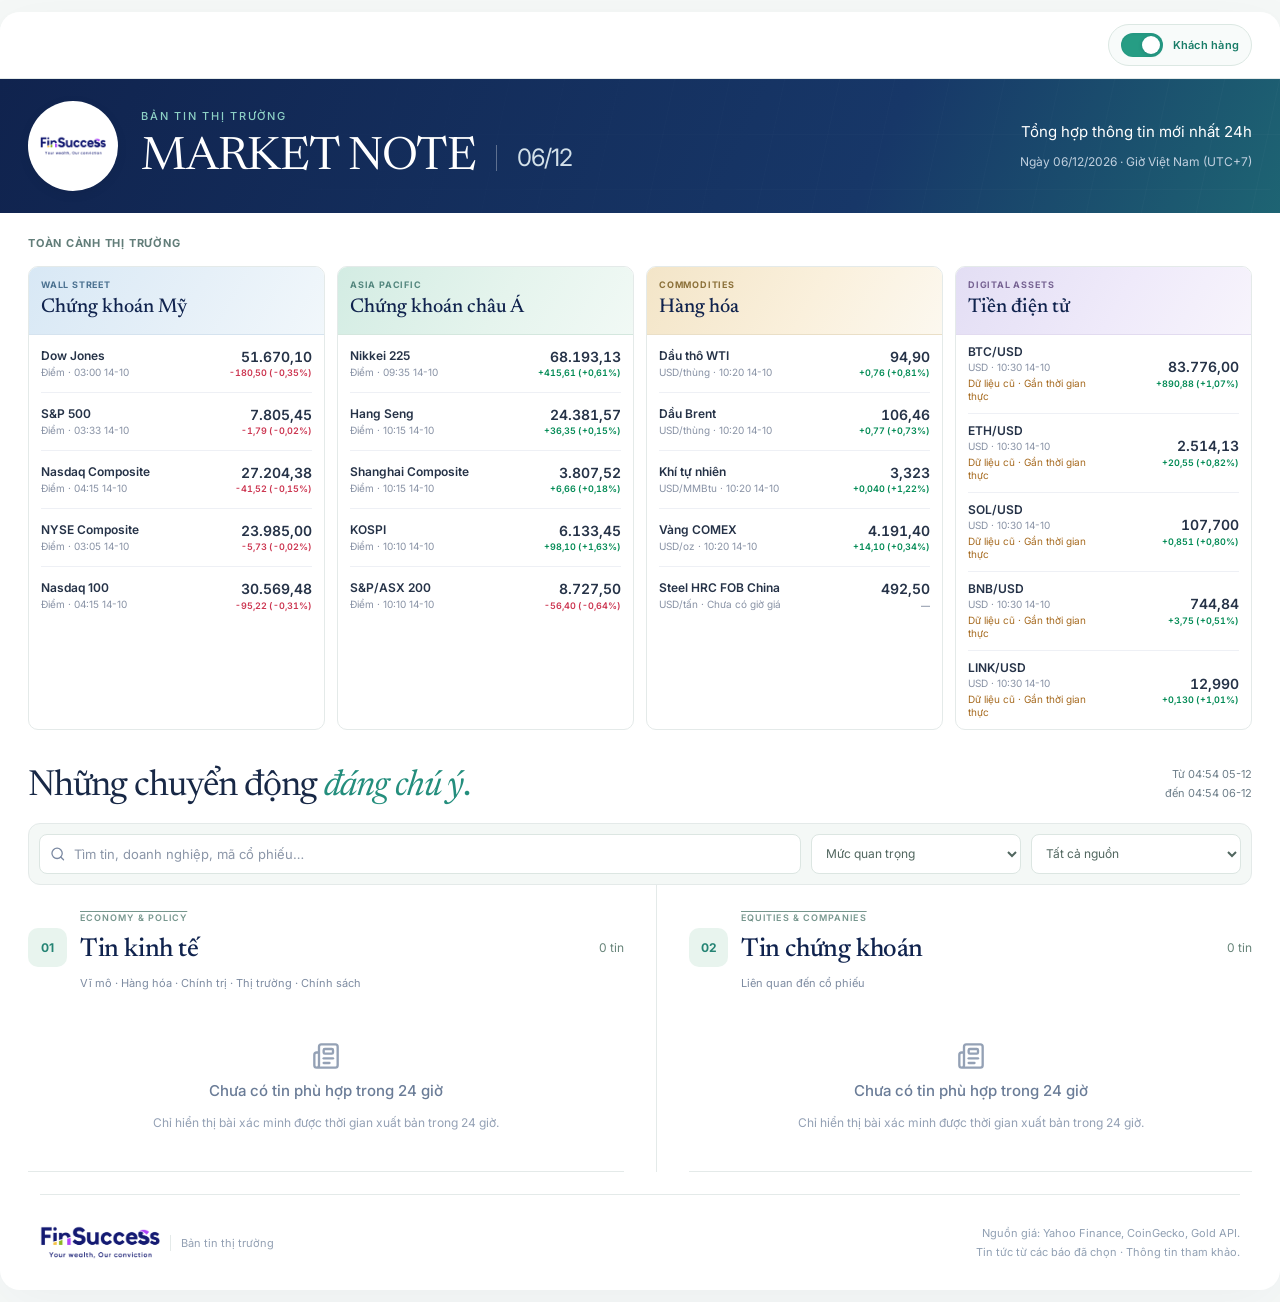
==== commit 2e15bd1b: "Publish trang Morning Note 14/10/2026 10:37" ====
--- a/index.html
+++ b/index.html
@@ -7,8 +7,8 @@
 <title>FinSuccess | Bản tin dành cho khách hàng</title>
 <meta name="description" content="Dashboard chỉ số thị trường và tin kinh tế, chứng khoán trong 24 giờ.">
 <link rel="icon" href="favicon.svg">
-  <script type="module" crossorigin src="./assets/index-DQnsBLTt.js"></script>
-  <link rel="modulepreload" crossorigin href="./assets/globals-Dd0rTWQe.js">
+  <script type="module" crossorigin src="./assets/index-C3qyIvk-.js"></script>
+  <link rel="modulepreload" crossorigin href="./assets/globals-bGwe0ELb.js">
   <link rel="stylesheet" crossorigin href="./assets/globals-CBZSgCTR.css">
 </head>
 <body class="antialiased">
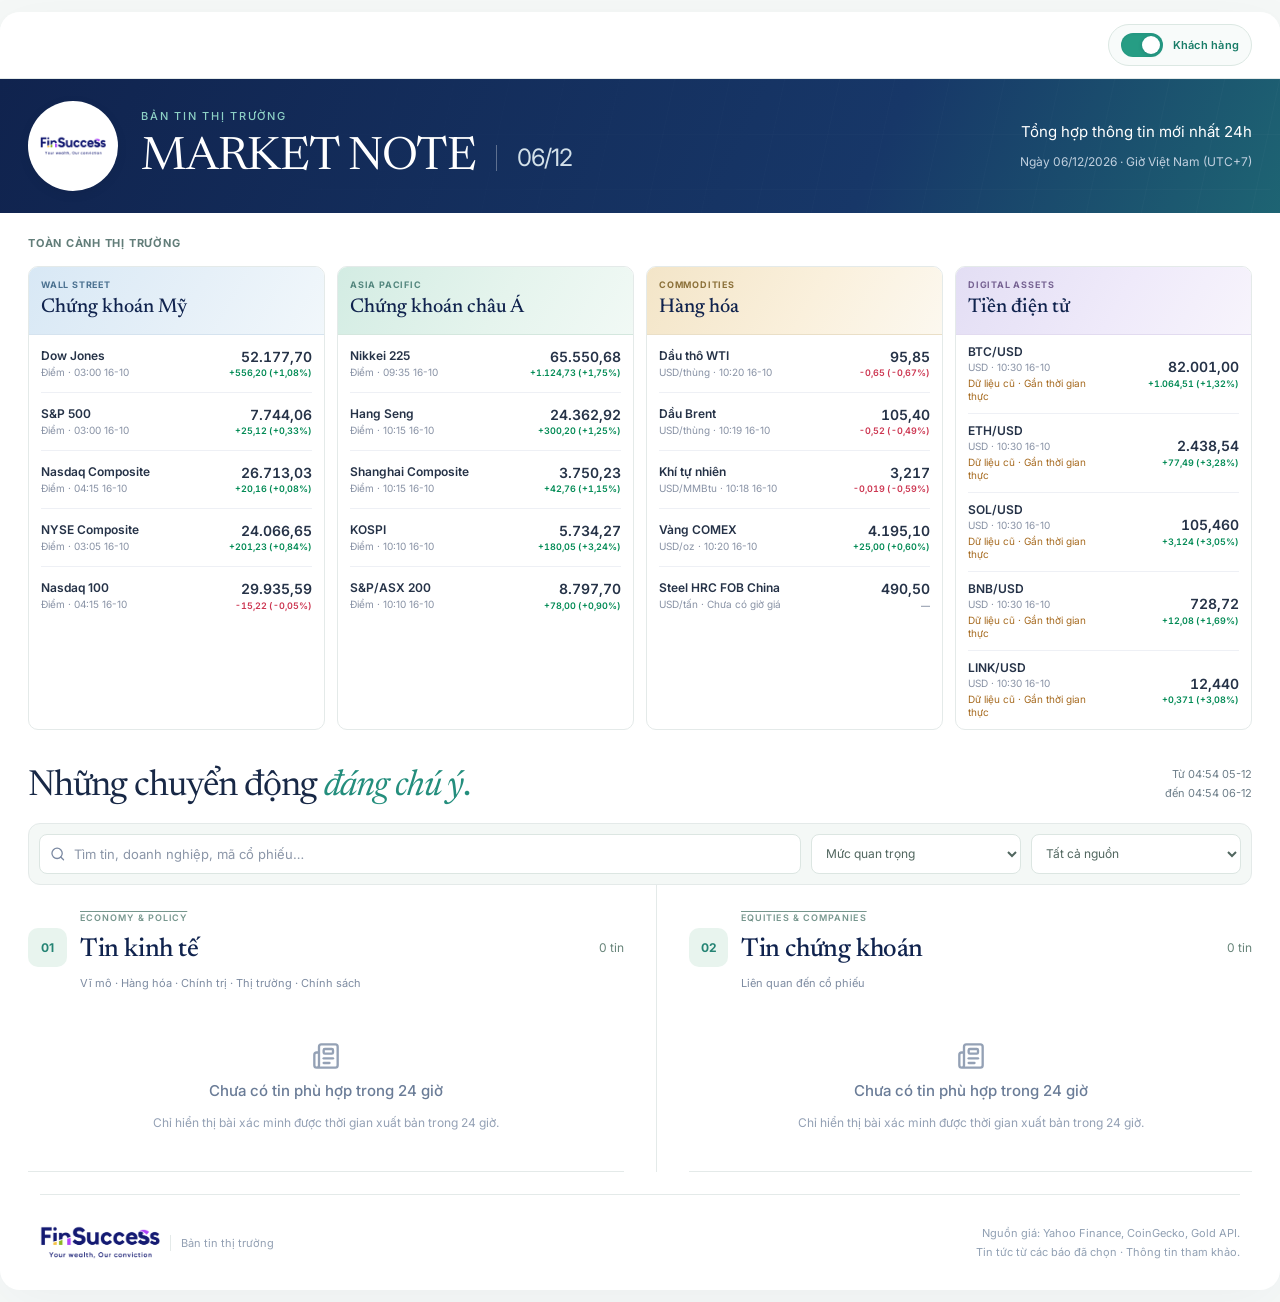
==== commit 42f7aa28: "Publish trang Morning Note 16/10/2026 10:59" ====
--- a/index.html
+++ b/index.html
@@ -7,8 +7,8 @@
 <title>FinSuccess | Bản tin dành cho khách hàng</title>
 <meta name="description" content="Dashboard chỉ số thị trường và tin kinh tế, chứng khoán trong 24 giờ.">
 <link rel="icon" href="favicon.svg">
-  <script type="module" crossorigin src="./assets/index-C3qyIvk-.js"></script>
-  <link rel="modulepreload" crossorigin href="./assets/globals-bGwe0ELb.js">
+  <script type="module" crossorigin src="./assets/index-DeBPwf19.js"></script>
+  <link rel="modulepreload" crossorigin href="./assets/globals-wWbFf90e.js">
   <link rel="stylesheet" crossorigin href="./assets/globals-CBZSgCTR.css">
 </head>
 <body class="antialiased">
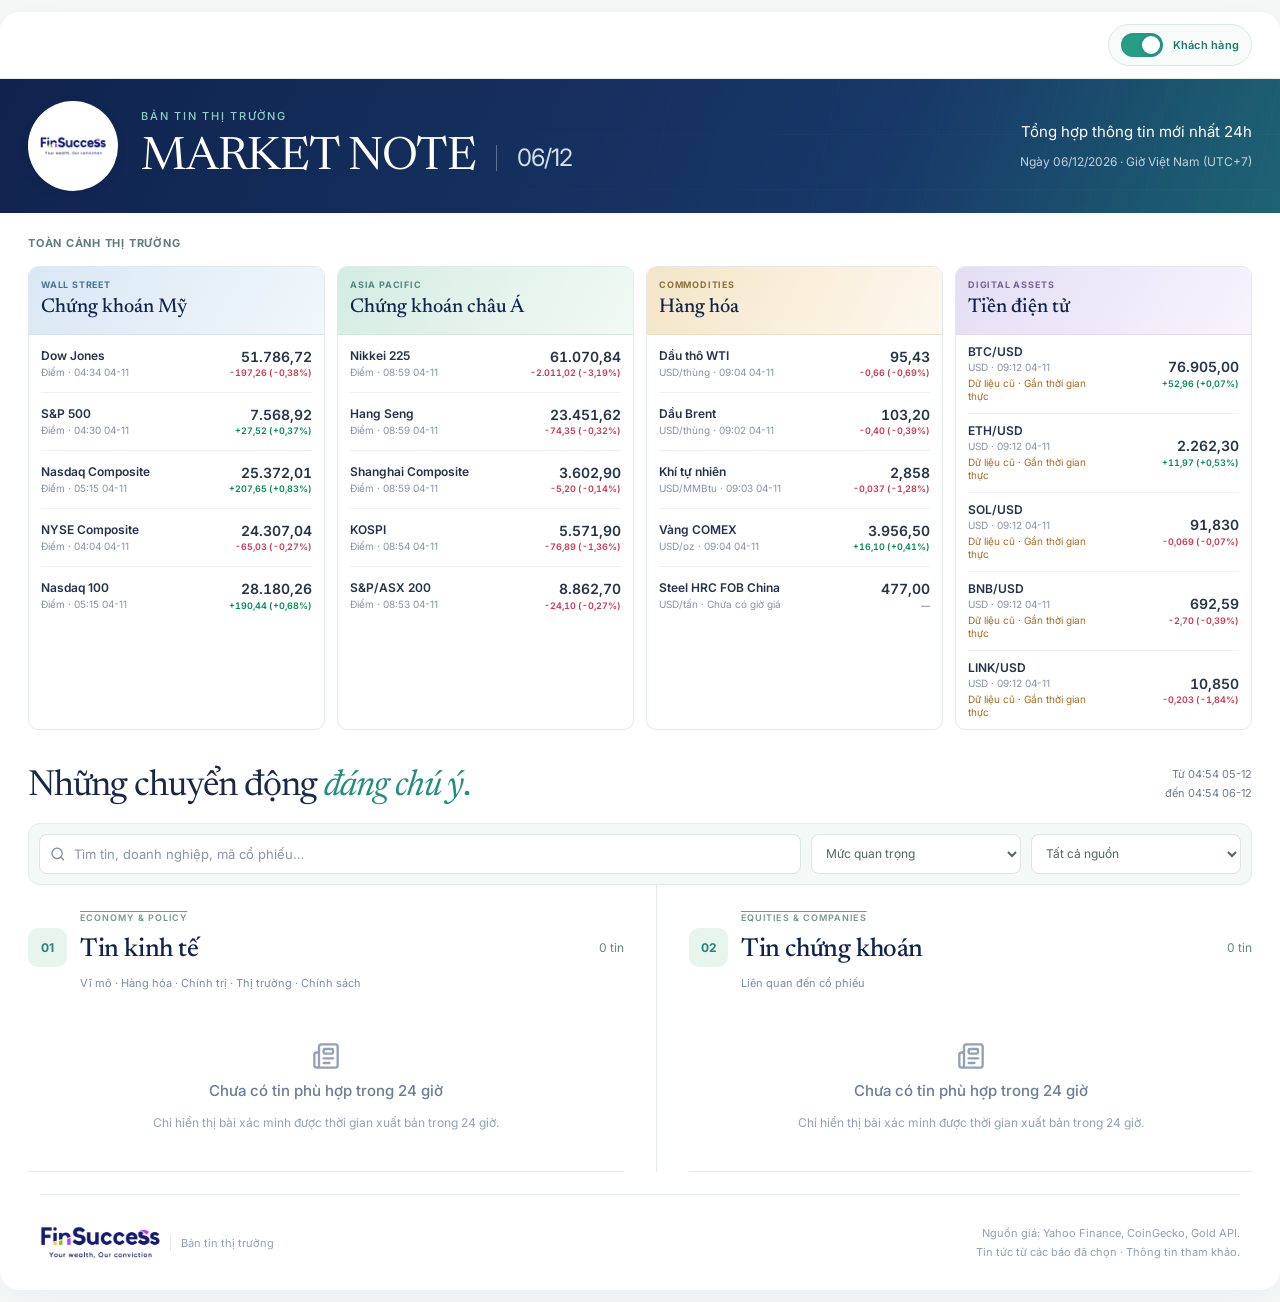
==== commit ec324fb4: "Publish trang Morning Note 04/11/2026 09:24" ====
--- a/index.html
+++ b/index.html
@@ -7,8 +7,8 @@
 <title>FinSuccess | Bản tin dành cho khách hàng</title>
 <meta name="description" content="Dashboard chỉ số thị trường và tin kinh tế, chứng khoán trong 24 giờ.">
 <link rel="icon" href="favicon.svg">
-  <script type="module" crossorigin src="./assets/index-DeBPwf19.js"></script>
-  <link rel="modulepreload" crossorigin href="./assets/globals-wWbFf90e.js">
+  <script type="module" crossorigin src="./assets/index-BW0CKid4.js"></script>
+  <link rel="modulepreload" crossorigin href="./assets/globals-DZVT-0X2.js">
   <link rel="stylesheet" crossorigin href="./assets/globals-CBZSgCTR.css">
 </head>
 <body class="antialiased">
